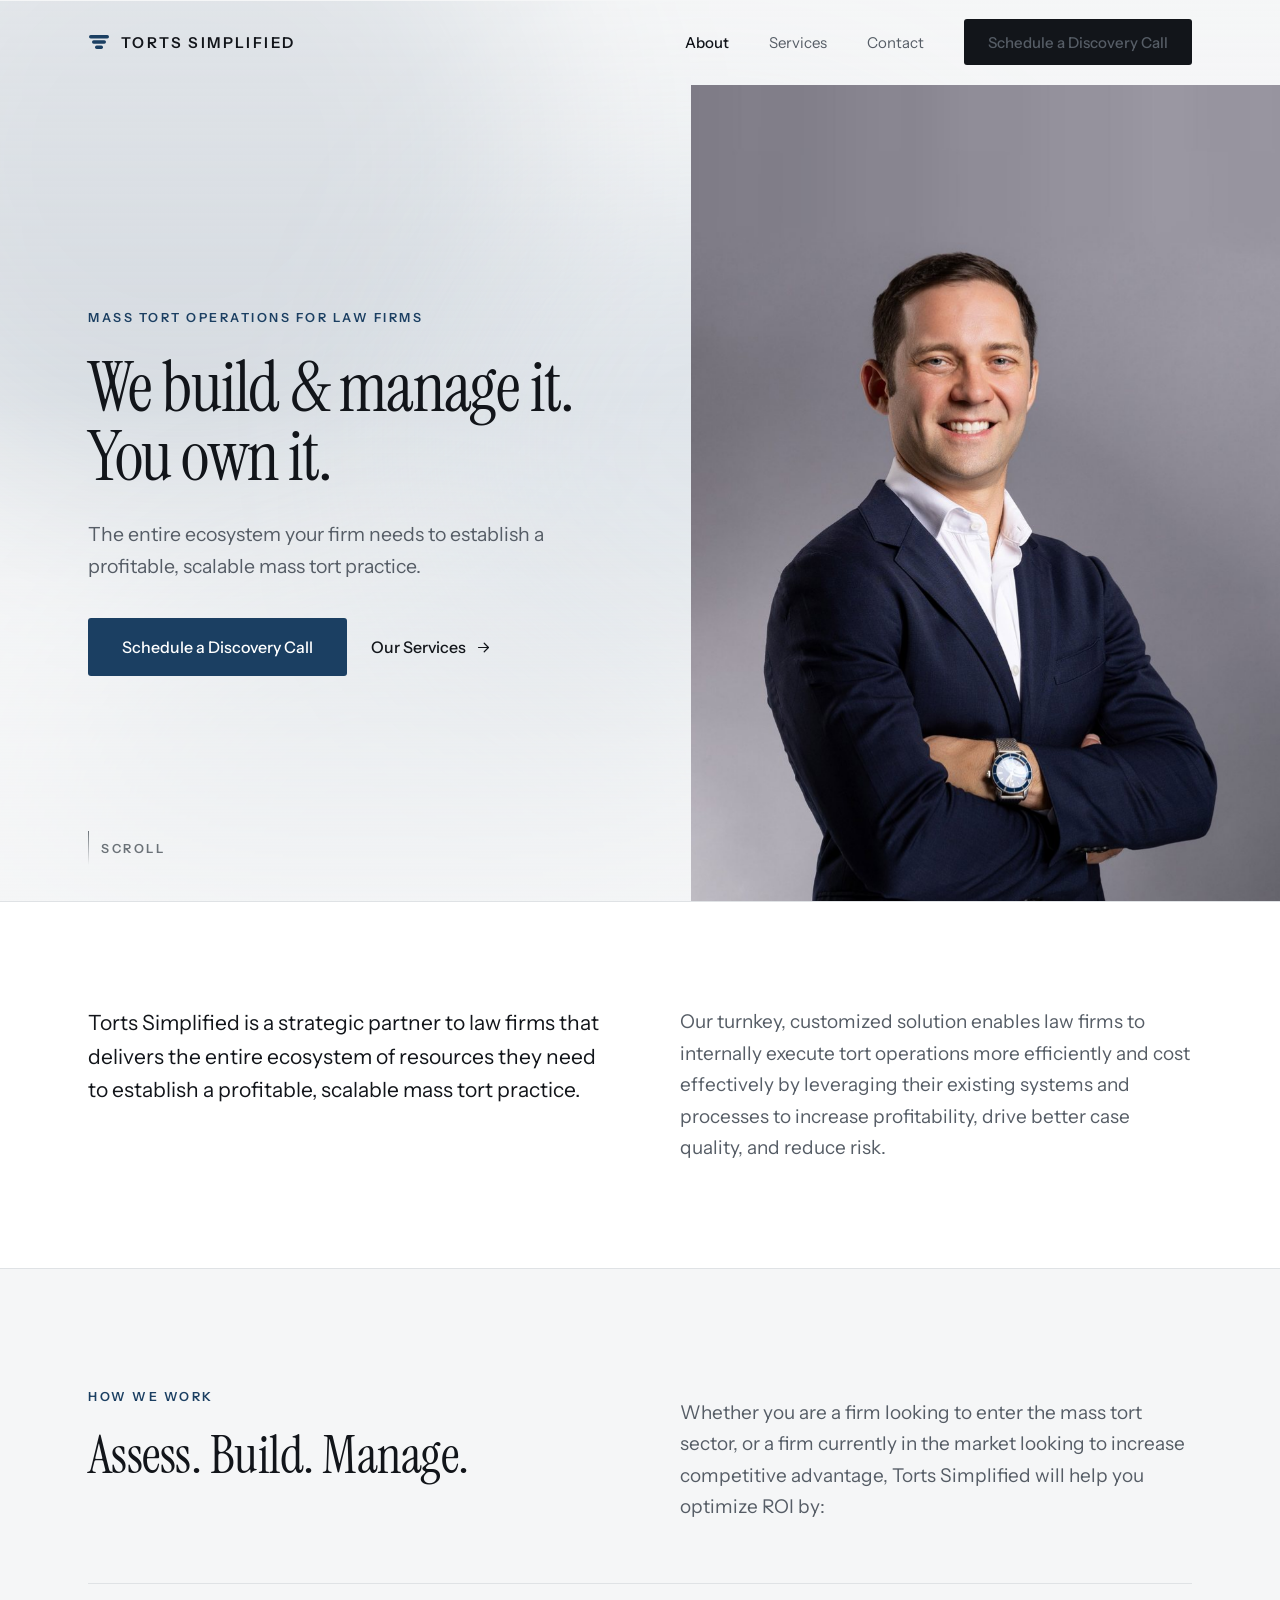
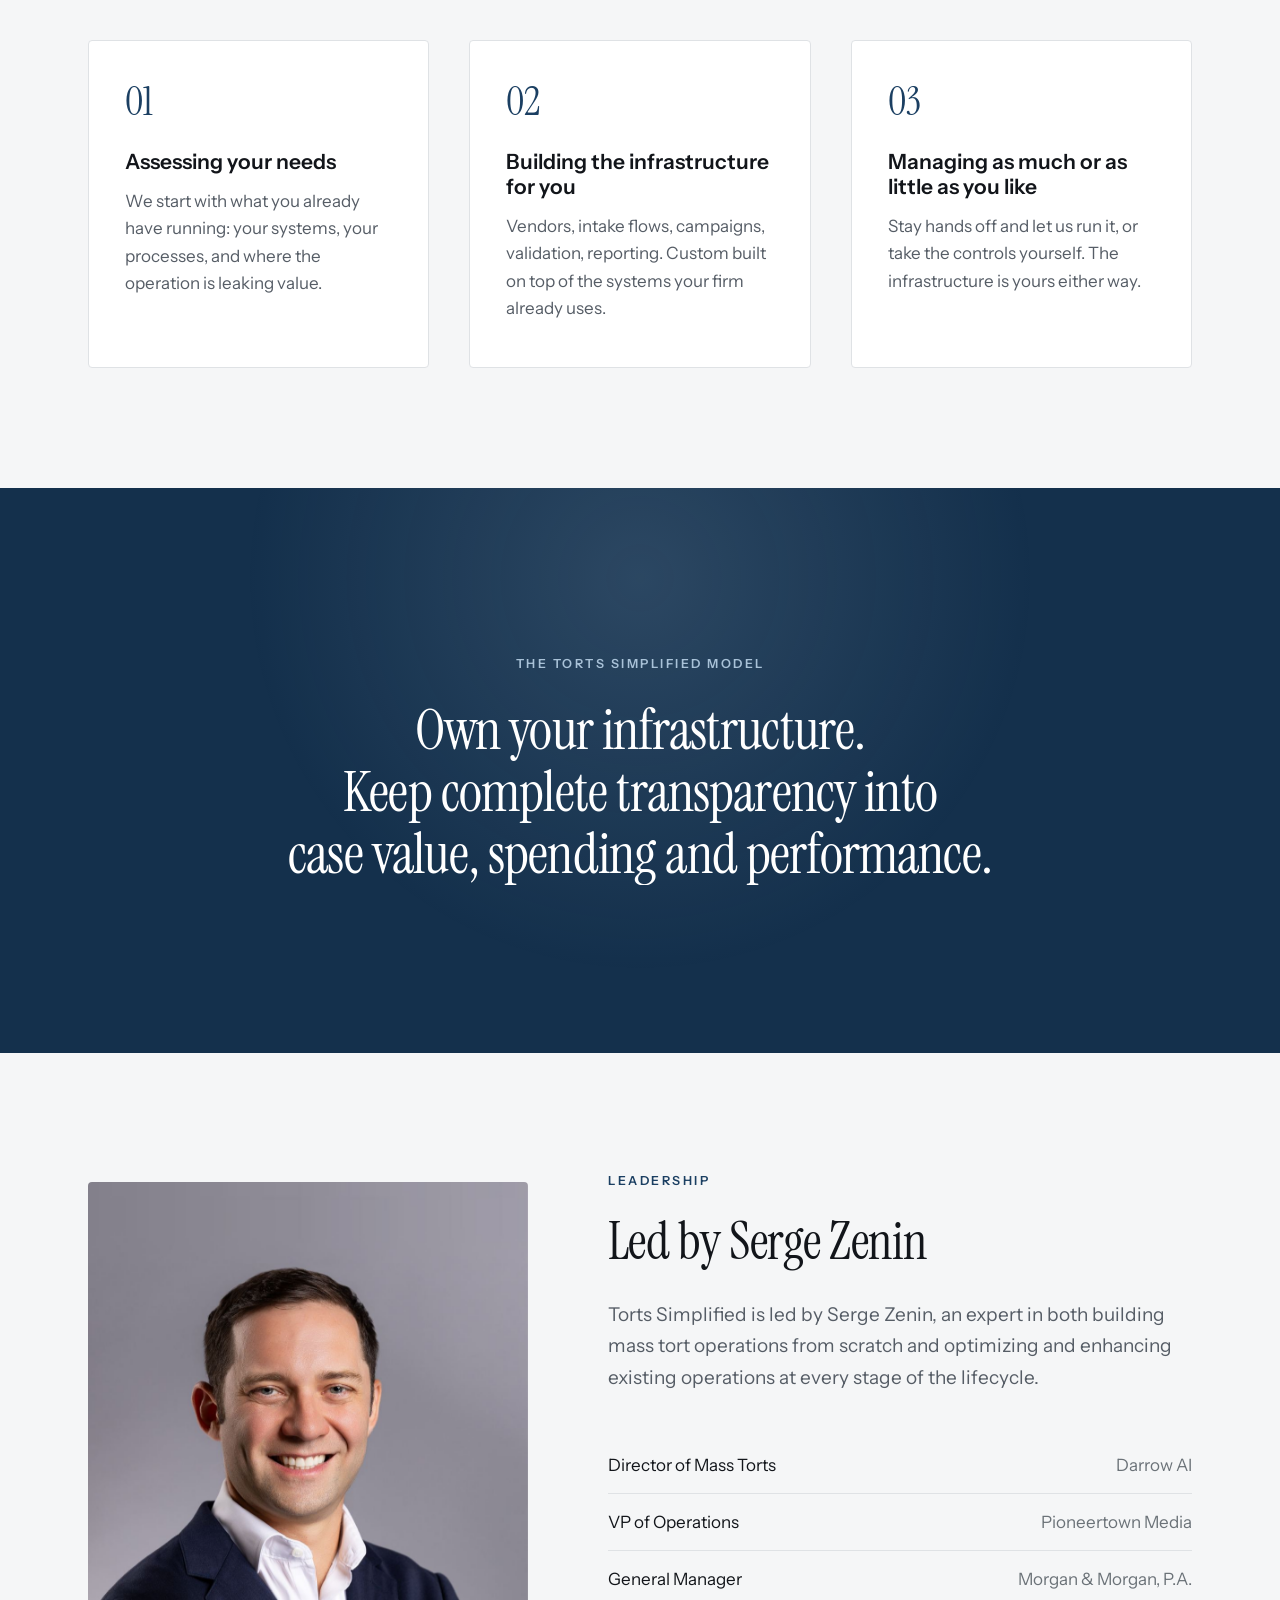
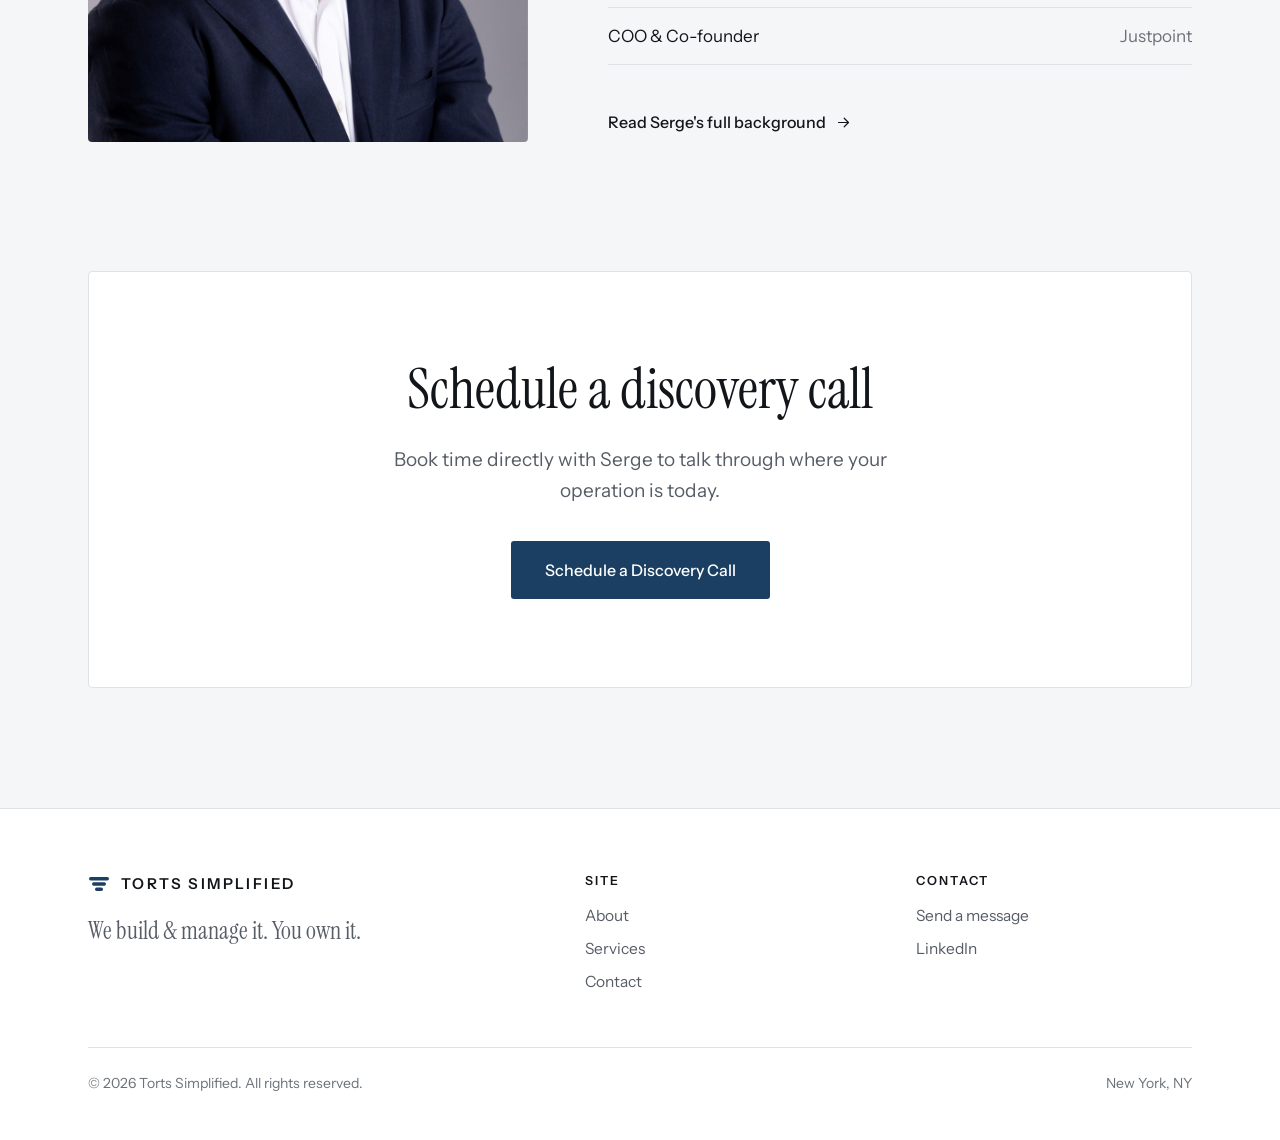
==== docs/index.html @ be911090 "Initial commit" ====
<!DOCTYPE html>

<html>

<head>

<meta charset="utf-8" />
<meta name="generator" content="pandoc" />
<meta http-equiv="X-UA-Compatible" content="IE=EDGE" />

<meta name="viewport" content="width=device-width, initial-scale=1" />



<title>Torts Simplified</title>

<script src="site_libs/header-attrs-2.30/header-attrs.js"></script>
<meta name="viewport" content="width=device-width, initial-scale=1">
<meta name="description" content="Torts Simplified is a strategic partner to law firms that delivers the entire ecosystem of resources they need to establish a profitable, scalable mass tort practice.">
<meta property="og:title" content="Torts Simplified">
<meta property="og:description" content="We build &amp; manage it. You own it.">
<meta property="og:type" content="website">
<link rel="icon" href="images/favicon.svg" type="image/svg+xml">
<link rel="preconnect" href="https://fonts.googleapis.com">
<link rel="preconnect" href="https://fonts.gstatic.com" crossorigin>
<link rel="stylesheet" href="https://fonts.googleapis.com/css2?family=Instrument+Serif:ital@0;1&family=Instrument+Sans:wght@400;500;600&display=swap">

<style type="text/css">
  code{white-space: pre-wrap;}
  span.smallcaps{font-variant: small-caps;}
  span.underline{text-decoration: underline;}
  div.column{display: inline-block; vertical-align: top; width: 50%;}
  div.hanging-indent{margin-left: 1.5em; text-indent: -1.5em;}
  ul.task-list{list-style: none;}
      .display.math{display: block; text-align: center; margin: 0.5rem auto;}
  </style>







<link rel="stylesheet" href="styles.css" type="text/css" />




</head>

<body>


<div id="bar"></div>

<header id="hdr">
  <div class="wrap pad">
    <nav>
      <a class="brand" href="index.html">
        <svg width="22" height="22" viewBox="0 0 22 22" fill="none" xmlns="http://www.w3.org/2000/svg" aria-hidden="true"><rect x="1" y="4" width="20" height="3.4" rx="1.7" fill="#1B3F62"></rect><rect x="4" y="9.3" width="14" height="3.4" rx="1.7" fill="#1B3F62"></rect><rect x="7" y="14.6" width="8" height="3.4" rx="1.7" fill="#1B3F62"></rect></svg>
        <span>Torts Simplified</span>
      </a>
      <div class="links">
        <a href="index.html" data-page="index.html">About</a>
        <a href="services.html" data-page="services.html">Services</a>
        <a href="contact.html" data-page="contact.html">Contact</a>
        <a class="btn" href="https://calendly.com/REPLACE-WITH-SERGE-CALENDLY">Schedule a Discovery Call</a>
      </div>
    </nav>
  </div>
</header>





<section class="hero" id="top">
  <div class="motion">
    <div class="blob b1"></div><div class="blob b2"></div><div class="blob b3"></div>
    <div class="veil"></div><div class="grain"></div>
  </div>
  <div class="wrap hero-in" id="heroin">
    <div class="hero-copy">
      <div class="eyebrow in">Mass tort operations for law firms</div>
      <h1 class="in">We build &amp; manage it.<br>You own it.</h1>
      <p class="sub in">The entire ecosystem your firm needs to establish a profitable, scalable mass tort practice.</p>
      <div class="hero-actions in">
        <a class="btn btn-lg" href="https://calendly.com/REPLACE-WITH-SERGE-CALENDLY">Schedule a Discovery Call</a>
        <a class="ghost" href="services.html">Our Services
          <svg width="17" height="17" viewBox="0 0 24 24" fill="none" stroke="#12151A" stroke-width="1.7" stroke-linecap="round" stroke-linejoin="round" xmlns="http://www.w3.org/2000/svg" aria-hidden="true"><line x1="5" y1="12" x2="19" y2="12"></line><polyline points="13 6 19 12 13 18"></polyline></svg>
        </a>
      </div>
    </div>
    <div class="portrait clip"><img id="heroimg" src="images/serge-hero.jpg" alt="Serge Zenin, Founder and CEO of Torts Simplified"></div>
  </div>
  <div class="scrollcue"><i></i> Scroll</div>
</section>

<section class="band-white">
  <div class="wrap pad two">
    <p class="lead r">Torts Simplified is a strategic partner to law firms that delivers the entire ecosystem of resources they need to establish a profitable, scalable mass tort practice.</p>
    <p class="body r s1">Our turnkey, customized solution enables law firms to internally execute tort operations more efficiently and cost effectively by leveraging their existing systems and processes to increase profitability, drive better case quality, and reduce risk.</p>
  </div>
</section>

<section class="sec">
  <div class="wrap pad">
    <div class="two head-rule">
      <div class="r">
        <div class="eyebrow" style="margin-bottom:24px">How we work</div>
        <h2 class="big">Assess. Build. Manage.</h2>
      </div>
      <p class="body r s1" style="padding-top:8px">Whether you are a firm looking to enter the mass tort sector, or a firm currently in the market looking to increase competitive advantage, Torts Simplified will help you optimize ROI by:</p>
    </div>
    <div class="cards">
      <div class="card r">
        <div class="num">01</div>
        <h3>Assessing your needs</h3>
        <p>We start with what you already have running: your systems, your processes, and where the operation is leaking value.</p>
      </div>
      <div class="card r s1">
        <div class="num">02</div>
        <h3>Building the infrastructure for you</h3>
        <p>Vendors, intake flows, campaigns, validation, reporting. Custom built on top of the systems your firm already uses.</p>
      </div>
      <div class="card r s2">
        <div class="num">03</div>
        <h3>Managing as much or as little as you like</h3>
        <p>Stay hands off and let us run it, or take the controls yourself. The infrastructure is yours either way.</p>
      </div>
    </div>
  </div>
</section>

<section class="deep">
  <div class="glow" id="glow"></div>
  <div class="wrap pad inner">
    <div class="eyebrow r">The Torts Simplified model</div>
    <h2 class="r s1">
      <span class="rline l1"><span>Own your infrastructure.</span></span>
      <span class="rline l2"><span>Keep complete transparency into</span></span>
      <span class="rline l3"><span>case value, spending and performance.</span></span>
    </h2>
  </div>
</section>

<section class="sec">
  <div class="wrap pad founder">
    <div class="fimg r"><img id="fimg" src="images/serge-portrait.jpg" alt="Serge Zenin"></div>
    <div>
      <div class="eyebrow r" style="margin-bottom:26px">Leadership</div>
      <h2 class="big r s1">Led by Serge Zenin</h2>
      <p class="body r s1" style="margin-top:30px">Torts Simplified is led by Serge Zenin, an expert in both building mass tort operations from scratch and optimizing and enhancing existing operations at every stage of the lifecycle.</p>
      <div class="roles">
        <div class="role r"><span>Director of Mass Torts</span><span>Darrow AI</span></div>
        <div class="role r s1"><span>VP of Operations</span><span>Pioneertown Media</span></div>
        <div class="role r s2"><span>General Manager</span><span>Morgan &amp; Morgan, P.A.</span></div>
        <div class="role r s3"><span>COO &amp; Co-founder</span><span>Justpoint</span></div>
      </div>
      <a class="ghost" href="contact.html" style="margin-top:28px">Read Serge's full background
        <svg width="17" height="17" viewBox="0 0 24 24" fill="none" stroke="#12151A" stroke-width="1.7" stroke-linecap="round" stroke-linejoin="round" xmlns="http://www.w3.org/2000/svg" aria-hidden="true"><line x1="5" y1="12" x2="19" y2="12"></line><polyline points="13 6 19 12 13 18"></polyline></svg>
      </a>
    </div>
  </div>
</section>

<section class="sec" style="padding-top:0">
  <div class="wrap pad">
    <div class="ctabox r">
      <h2>Schedule a discovery call</h2>
      <p class="body" style="max-width:520px">Book time directly with Serge to talk through where your operation is today.</p>
      <a class="btn btn-lg" style="margin-top:10px" href="https://calendly.com/REPLACE-WITH-SERGE-CALENDLY">Schedule a Discovery Call</a>
    </div>
  </div>
</section>

<footer>
  <div class="wrap pad">
    <div class="fcols">
      <div>
        <div class="brand">
          <svg width="22" height="22" viewBox="0 0 22 22" fill="none" xmlns="http://www.w3.org/2000/svg" aria-hidden="true"><rect x="1" y="4" width="20" height="3.4" rx="1.7" fill="#1B3F62"></rect><rect x="4" y="9.3" width="14" height="3.4" rx="1.7" fill="#1B3F62"></rect><rect x="7" y="14.6" width="8" height="3.4" rx="1.7" fill="#1B3F62"></rect></svg>
          <span>Torts Simplified</span>
        </div>
        <p class="tagline">We build &amp; manage it. You own it.</p>
      </div>
      <div class="fcol"><div class="t">Site</div><a href="index.html">About</a><a href="services.html">Services</a><a href="contact.html">Contact</a></div>
      <div class="fcol"><div class="t">Contact</div><a href="contact.html">Send a message</a><a href="https://www.linkedin.com/in/serge-zenin/" rel="noopener">LinkedIn</a></div>
    </div>
    <div class="fbot"><div>&copy; 2026 Torts Simplified. All rights reserved.</div><div>New York, NY</div></div>
  </div>
</footer>

<script src="js/site.js"></script>


<!-- code folding -->



</body>
</html>
---- docs/styles.css ----
/* Torts Simplified — site styles
   Design tokens live in :root. Change a colour once here and it changes everywhere. */

  :root{
    --paper:#F5F6F7; --card:#FFFFFF; --ink:#12151A; --muted:#565D66;
    --rule:#DFE2E5; --navy:#1B3F62; --deep:#14304C; --tint:#A9C2D8; --meta:#6B7278;
    --serif:'Instrument Serif',Georgia,serif;
    --sans:'Instrument Sans','Helvetica Neue',Arial,sans-serif;
  }
  *{box-sizing:border-box}
  body{margin:0;background:var(--paper);color:var(--ink);font-family:var(--sans);-webkit-font-smoothing:antialiased}
  p{margin:0} h1,h2,h3{margin:0;font-weight:400}
  a{color:var(--navy);text-decoration:none}
  a:hover{color:var(--ink)}
  img{max-width:100%}
  .wrap{max-width:1440px;margin:0 auto}
  .pad{padding-left:88px;padding-right:88px}
  .eyebrow{font-size:12.5px;font-weight:600;letter-spacing:.2em;text-transform:uppercase;color:var(--navy)}

  /* scroll progress */
  #bar{position:fixed;top:0;left:0;height:2px;width:0;background:var(--navy);z-index:60;transition:width .08s linear}

  /* nav */
  header{position:sticky;top:0;z-index:50;background:rgba(255,255,255,0);border-bottom:1px solid transparent;transition:background .35s ease,border-color .35s ease,backdrop-filter .35s ease}
  header.stuck{background:rgba(255,255,255,.86);backdrop-filter:blur(10px);border-bottom-color:var(--rule)}
  nav{height:84px;display:flex;align-items:center;justify-content:space-between}
  .brand{display:flex;align-items:center;gap:11px}
  .brand span{font-size:15px;font-weight:600;letter-spacing:.16em;text-transform:uppercase;color:var(--ink)}
  .links{display:flex;align-items:center;gap:40px}
  .links a{font-size:15px;color:var(--muted)}
  .links a.on{color:var(--ink);font-weight:500}
  .btn{display:inline-flex;align-items:center;justify-content:center;height:46px;padding:0 24px;background:var(--ink);color:#fff;font-size:14.5px;font-weight:500;border-radius:3px}
  .btn:hover{color:#fff;opacity:.9}
  .btn-lg{height:58px;padding:0 34px;background:var(--navy);font-size:16px}

  /* hero */
  .hero{position:relative;min-height:calc(100vh - 84px);overflow:hidden;margin-top:-84px;padding-top:84px}
  .motion{position:absolute;inset:0;overflow:hidden;pointer-events:none}
  .blob{position:absolute;border-radius:50%;filter:blur(96px);will-change:transform}
  .b1{width:720px;height:720px;left:-180px;top:-200px;background:rgba(27,63,98,.20);animation:d1 26s ease-in-out infinite}
  .b2{width:560px;height:560px;left:34%;top:18%;background:rgba(120,146,170,.24);animation:d2 32s ease-in-out infinite}
  .b3{width:640px;height:640px;left:6%;bottom:-300px;background:rgba(27,63,98,.14);animation:d3 29s ease-in-out infinite}
  @keyframes d1{0%,100%{transform:translate3d(0,0,0) scale(1)}50%{transform:translate3d(150px,80px,0) scale(1.12)}}
  @keyframes d2{0%,100%{transform:translate3d(0,0,0) scale(1.06)}50%{transform:translate3d(-130px,110px,0) scale(.94)}}
  @keyframes d3{0%,100%{transform:translate3d(0,0,0) scale(1)}50%{transform:translate3d(-160px,-100px,0) scale(1.15)}}
  .veil{position:absolute;inset:0;background:linear-gradient(180deg,rgba(245,246,247,.52) 0%,rgba(245,246,247,.28) 45%,rgba(245,246,247,.92) 100%)}
  .grain{position:absolute;inset:0;background-image:radial-gradient(#12151A .6px,transparent .6px);background-size:4px 4px;opacity:.05}
  .hero-in{position:relative;display:grid;grid-template-columns:minmax(0,1fr) 46%;min-height:calc(100vh - 84px);align-items:center;gap:0}
  .hero-copy{padding:0 64px 0 88px;display:flex;flex-direction:column;gap:28px}
  .hero h1{font-family:var(--serif);font-size:clamp(44px,5.4vw,78px);line-height:1.0;letter-spacing:-.02em;text-wrap:pretty}
  .hero p.sub{font-size:19.5px;line-height:1.62;color:var(--muted);max-width:540px}
  .hero-actions{display:flex;align-items:center;gap:24px;margin-top:8px}
  .ghost{display:inline-flex;align-items:center;gap:9px;height:58px;font-size:16px;font-weight:500;color:var(--ink)}
  .portrait{position:relative;height:100%;min-height:calc(100vh - 84px);overflow:hidden}
  .portrait img{position:absolute;left:0;top:-5%;width:100%;height:110%;object-fit:cover;object-position:50% 34%;will-change:transform}
  .scrollcue{position:absolute;left:88px;bottom:36px;display:flex;align-items:center;gap:12px;font-size:12.5px;font-weight:600;letter-spacing:.2em;text-transform:uppercase;color:var(--meta);z-index:2}
  .scrollcue i{display:block;width:1px;height:34px;background:linear-gradient(180deg,var(--meta),transparent);animation:cue 2.2s ease-in-out infinite}
  @keyframes cue{0%,100%{transform:scaleY(.35);transform-origin:top;opacity:.4}50%{transform:scaleY(1);transform-origin:top;opacity:1}}

  /* load-in */
  .in{opacity:0;transform:translate3d(0,26px,0)}
  .lit .in{opacity:1;transform:none;transition:opacity .9s cubic-bezier(.2,.7,.3,1),transform .9s cubic-bezier(.2,.7,.3,1)}
  .lit .in:nth-child(1){transition-delay:.06s}
  .lit .in:nth-child(2){transition-delay:.18s}
  .lit .in:nth-child(3){transition-delay:.30s}
  .lit .in:nth-child(4){transition-delay:.42s}
  .clip{clip-path:inset(0 0 100% 0);opacity:0}
  .lit .clip{clip-path:inset(0 0 0 0);opacity:1;transition:clip-path 1.25s cubic-bezier(.2,.7,.3,1) .25s,opacity .8s ease .25s}

  /* scroll reveal */
  .r{opacity:0;transform:translate3d(0,34px,0);transition:opacity .95s cubic-bezier(.2,.7,.3,1),transform .95s cubic-bezier(.2,.7,.3,1)}
  .r.show{opacity:1;transform:none}
  .r.s1{transition-delay:.10s} .r.s2{transition-delay:.20s} .r.s3{transition-delay:.30s}
  .rline{overflow:hidden;display:block}
  .rline > span{display:block;transform:translate3d(0,105%,0);transition:transform 1.05s cubic-bezier(.2,.7,.3,1)}
  .show .rline > span, .rline.show > span{transform:none}
  .rline.l1 > span{transition-delay:.06s} .rline.l2 > span{transition-delay:.16s} .rline.l3 > span{transition-delay:.26s}

  /* sections */
  section{position:relative}
  .band-white{background:var(--card);border-top:1px solid var(--rule);border-bottom:1px solid var(--rule);padding:104px 0}
  .two{display:grid;grid-template-columns:repeat(2,minmax(0,1fr));gap:80px;align-items:start}
  .lead{font-size:21px;line-height:1.6;color:var(--ink)}
  .body{font-size:19px;line-height:1.66;color:var(--muted)}
  .sec{padding:120px 0}
  .head-rule{padding-bottom:60px;border-bottom:1px solid var(--rule)}
  .big{font-family:var(--serif);font-size:52px;line-height:1.06;letter-spacing:-.01em}
  .cards{display:grid;grid-template-columns:repeat(3,minmax(0,1fr));gap:40px;margin-top:56px}
  .card{background:var(--card);border:1px solid var(--rule);border-radius:4px;padding:40px 36px 44px;transition:transform .5s cubic-bezier(.2,.7,.3,1),box-shadow .5s ease}
  .card:hover{transform:translateY(-6px);box-shadow:0 18px 40px -24px rgba(18,21,26,.28)}
  .num{font-family:var(--serif);font-size:40px;color:var(--navy);line-height:1}
  .card h3{font-size:21px;font-weight:600;margin-top:28px}
  .card p{font-size:17px;line-height:1.62;color:var(--muted);margin-top:14px}

  /* dark band with parallax */
  .deep{position:relative;background:var(--deep);overflow:hidden;padding:168px 0}
  .deep .glow{position:absolute;width:900px;height:900px;border-radius:50%;left:50%;top:50%;transform:translate(-50%,-50%);background:radial-gradient(circle,rgba(169,194,216,.16),transparent 62%);will-change:transform}
  .deep .inner{position:relative;display:flex;flex-direction:column;align-items:center;gap:28px;text-align:center}
  .deep .eyebrow{color:var(--tint)}
  .deep h2{font-family:var(--serif);font-size:clamp(38px,4.4vw,62px);line-height:1.1;letter-spacing:-.015em;color:#fff;max-width:1020px}

  /* founder */
  .founder{display:grid;grid-template-columns:440px minmax(0,1fr);gap:80px;align-items:center}
  .fimg{overflow:hidden;border-radius:4px;height:560px}
  .fimg img{width:100%;height:110%;margin-top:-5%;object-fit:cover;object-position:50% 30%;display:block;will-change:transform}
  .roles{display:flex;flex-direction:column;margin-top:36px;padding-top:8px}
  .role{display:flex;justify-content:space-between;gap:24px;padding:18px 0;border-bottom:1px solid var(--rule);font-size:17px}
  .role span:last-child{color:var(--meta)}


  /* cta + footer */
  .ctabox{background:var(--card);border:1px solid var(--rule);border-radius:4px;padding:88px 72px;display:flex;flex-direction:column;align-items:center;gap:24px;text-align:center}
  .ctabox h2{font-family:var(--serif);font-size:56px;line-height:1.06}
  footer{background:var(--card);border-top:1px solid var(--rule);padding:64px 0 48px}
  .fcols{display:grid;grid-template-columns:minmax(0,1.6fr) repeat(2,minmax(0,1fr));gap:56px;align-items:start}
  .fcol{display:flex;flex-direction:column;gap:14px}
  .fcol .t{font-size:12.5px;font-weight:600;letter-spacing:.16em;text-transform:uppercase;color:var(--ink);margin-bottom:4px}
  .fcol a{font-size:15.5px;color:var(--muted)}
  .fbot{display:flex;justify-content:space-between;align-items:center;margin-top:56px;padding-top:26px;border-top:1px solid var(--rule);font-size:14px;color:var(--meta)}
  .tagline{font-family:var(--serif);font-size:24px;line-height:1.3;color:var(--muted);margin-top:20px;max-width:340px}

  @media (max-width:1100px){
    .pad{padding-left:28px;padding-right:28px}
    .hero-in{grid-template-columns:1fr;min-height:auto}
    .hero-copy{padding:96px 28px 56px}
    .portrait{min-height:60vh;height:60vh}
    .two,.founder,.cards,.fcols{grid-template-columns:1fr;gap:40px}
    .fimg{height:420px}
    .scrollcue{display:none}
    .sec{padding:80px 0}
    .deep{padding:110px 0}
    .ctabox{padding:56px 28px}
  }
  @media (prefers-reduced-motion:reduce){
    .blob{animation:none}
    .r,.in,.clip,.rline>span{transition:none!important;opacity:1!important;transform:none!important;clip-path:none!important}
    .scrollcue i{animation:none}
  }

/* ---- R Markdown reset --------------------------------------------------
   html_document wraps page content in these. Strip them so the design
   controls the full width of the page. */
.main-container, .container-fluid { max-width: none !important; margin: 0 !important; padding: 0 !important; }
h1.title, .title, #header { display: none !important; }
body > .main-container > .section { margin: 0; }

/* ---- page-level pieces used by services.html and contact.html ---------- */
.pagetop{padding-top:150px}
.two.wide{grid-template-columns:minmax(0,1.25fr) minmax(0,1fr)}
@media (max-width:1100px){.two.wide{grid-template-columns:1fr}}
.promises{display:grid;grid-template-columns:repeat(2,minmax(0,1fr));gap:32px}
.cardhead{display:flex;align-items:baseline;gap:18px}
.num.sm{font-size:34px}
.cardhead h3{font-size:26px;font-weight:600;letter-spacing:-.005em;margin:0}
.promises .card p{margin-top:20px}

.group{display:grid;grid-template-columns:300px minmax(0,1fr);gap:64px;padding:56px 0;border-bottom:1px solid var(--rule)}
.group.last{border-bottom:0}
.grouptitle{font-size:12.5px;font-weight:600;letter-spacing:.2em;text-transform:uppercase;color:var(--ink);margin:0}
.items{display:flex;flex-direction:column;gap:30px}
.itemname{font-size:20px;font-weight:600;color:var(--ink)}
.item p{font-size:17px;line-height:1.65;color:var(--muted);margin-top:10px;max-width:820px}

.routes{display:flex;align-items:center;gap:24px;margin-top:40px;flex-wrap:wrap}
.routes.center{justify-content:center;margin-top:14px}
.ghost.light{color:#fff}
.ghost.light:hover{color:var(--tint)}
.edu{margin-top:48px;padding-top:36px;border-top:1px solid var(--rule);display:flex;flex-direction:column;gap:12px;font-size:17px;line-height:1.55;color:var(--muted)}
.edu .t{font-size:12.5px;font-weight:600;letter-spacing:.16em;text-transform:uppercase;color:var(--ink);margin-bottom:8px}

.bgrow{display:grid;grid-template-columns:360px minmax(0,1fr);gap:64px;padding:40px 0;border-bottom:1px solid var(--rule)}
.bgrow.last{border-bottom:0}
.bgtitle{font-size:20px;font-weight:600;line-height:1.35;color:var(--ink)}
.bgorg{font-size:16px;color:var(--meta);margin-top:6px}
.bgrow p{font-size:17px;line-height:1.65;color:var(--muted);max-width:780px}
.fimg.tall{height:620px}
.deep .inner h2{text-align:center}

@media (max-width:1100px){
  .pagetop{padding-top:110px}
  .promises,.group,.bgrow{grid-template-columns:1fr;gap:24px}
  .group{padding:36px 0}
  .bgrow{padding:28px 0}
  .fimg.tall{height:420px}
  .routes.center{flex-direction:column;align-items:stretch}
}
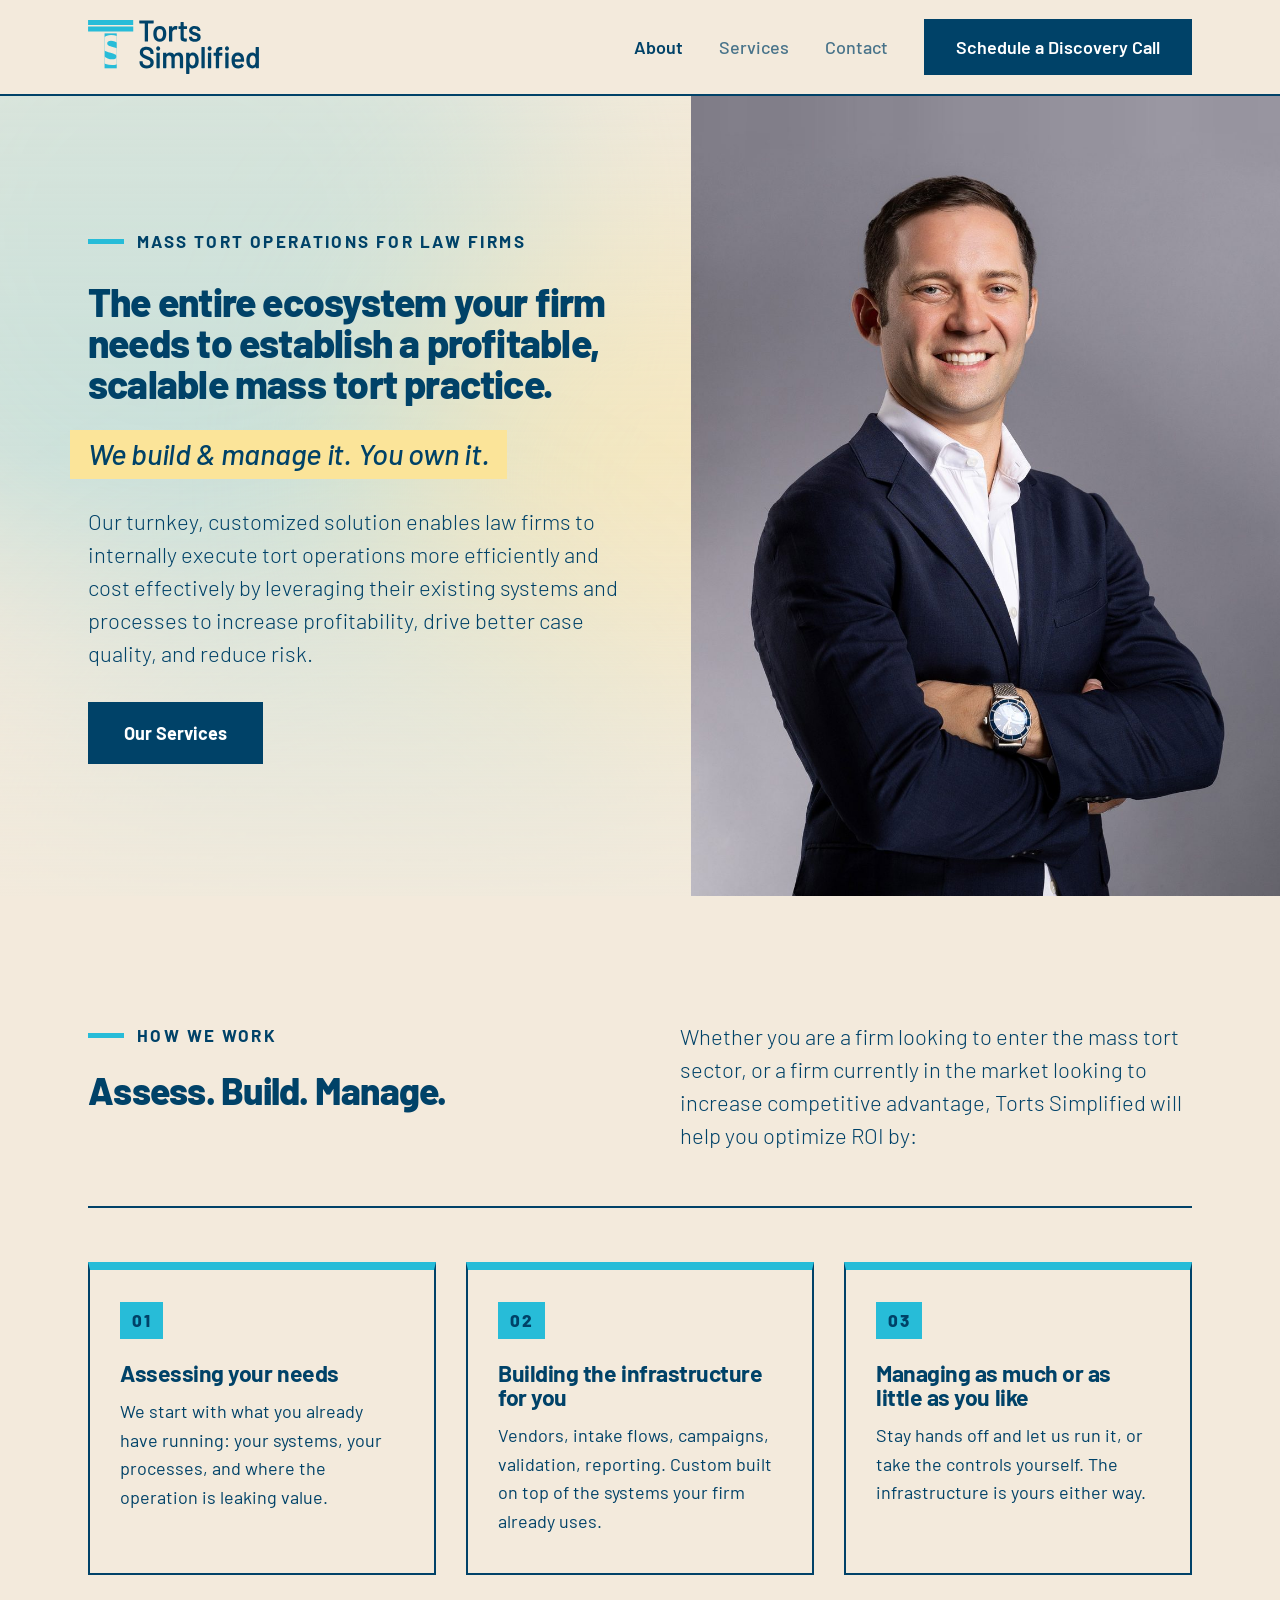
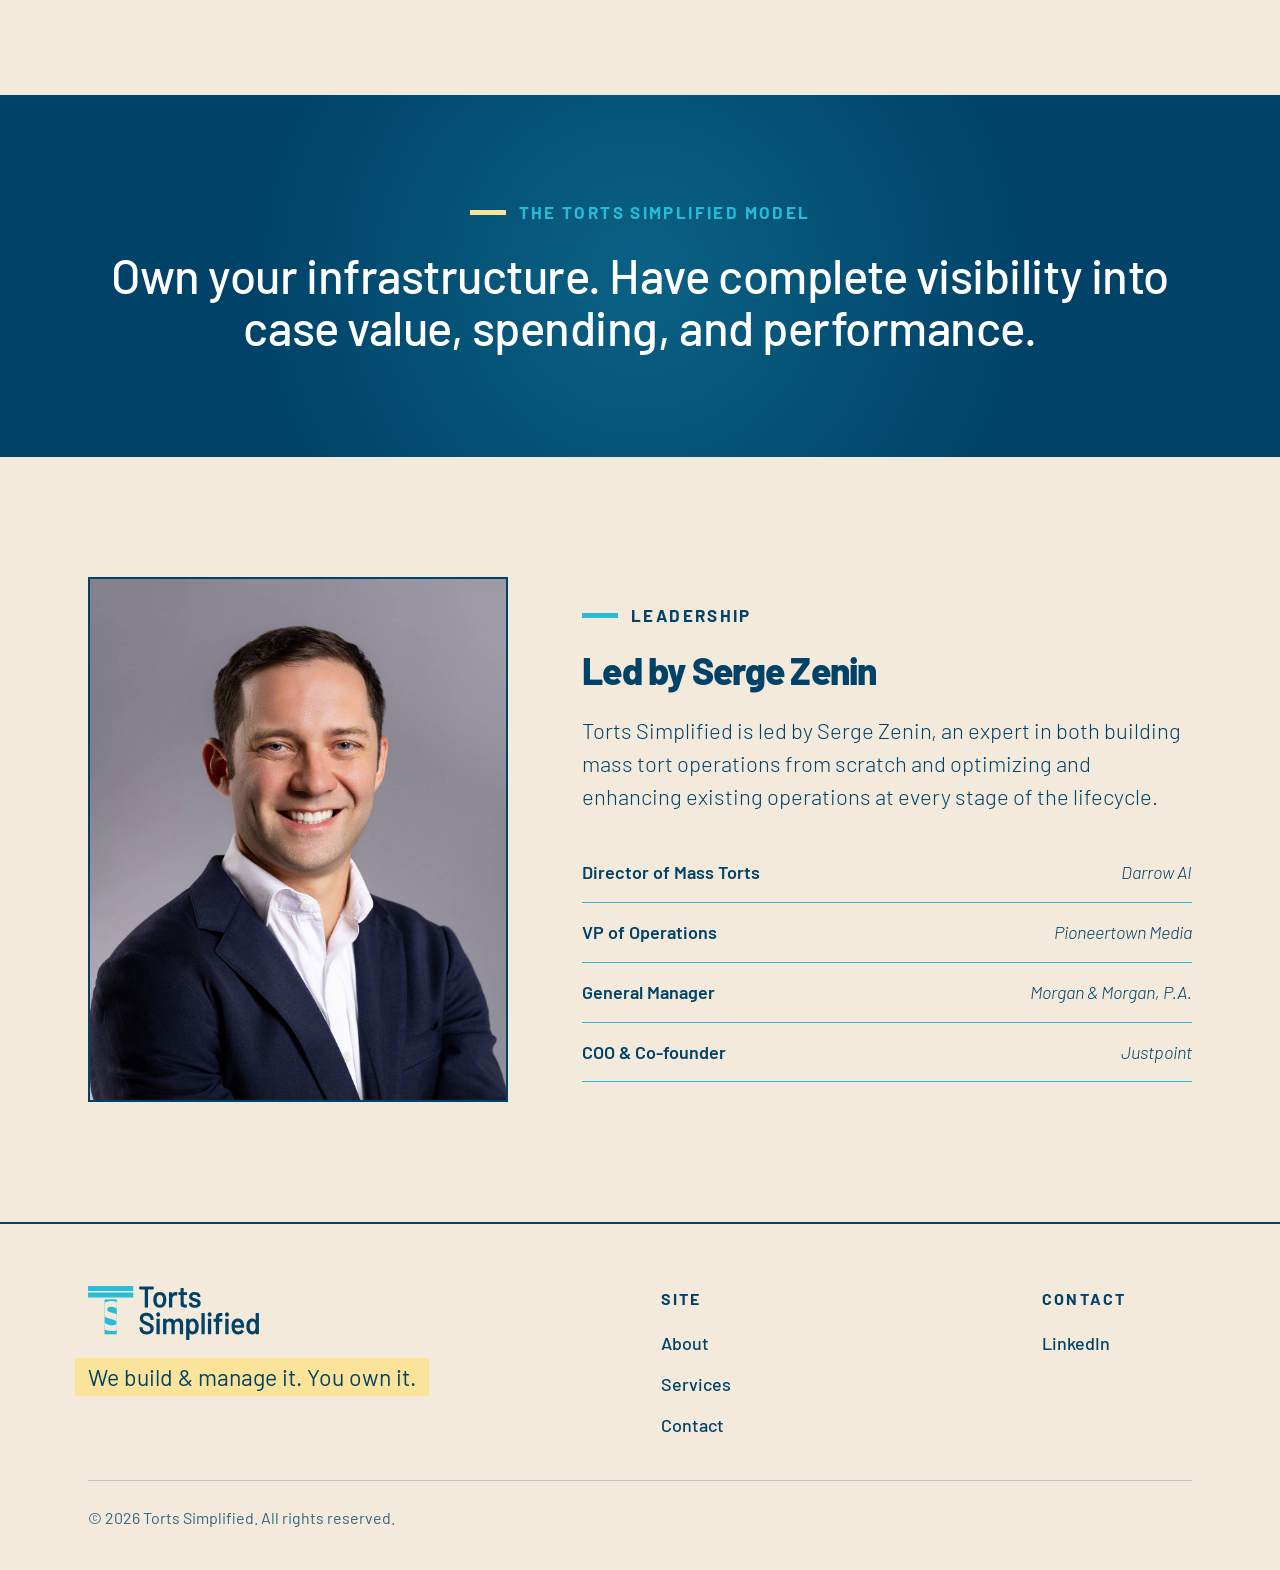
==== commit ecc68694: "updatewebsitesept28" ====
--- a/docs/index.html
+++ b/docs/index.html
@@ -16,14 +16,14 @@
 
 <script src="site_libs/header-attrs-2.30/header-attrs.js"></script>
 <meta name="viewport" content="width=device-width, initial-scale=1">
-<meta name="description" content="Torts Simplified is a strategic partner to law firms that delivers the entire ecosystem of resources they need to establish a profitable, scalable mass tort practice.">
+<meta name="description" content="Torts Simplified delivers the entire ecosystem your firm needs to establish a profitable, scalable mass tort practice. We build and manage it. You own it.">
 <meta property="og:title" content="Torts Simplified">
 <meta property="og:description" content="We build &amp; manage it. You own it.">
 <meta property="og:type" content="website">
-<link rel="icon" href="images/favicon.svg" type="image/svg+xml">
+<link rel="icon" href="images/logo.svg" type="image/svg+xml">
 <link rel="preconnect" href="https://fonts.googleapis.com">
 <link rel="preconnect" href="https://fonts.gstatic.com" crossorigin>
-<link rel="stylesheet" href="https://fonts.googleapis.com/css2?family=Instrument+Serif:ital@0;1&family=Instrument+Sans:wght@400;500;600&display=swap">
+<link rel="stylesheet" href="https://fonts.googleapis.com/css2?family=Barlow:ital,wght@0,300;0,400;0,500;0,600;0,700;0,800;0,900;1,300;1,400;1,500;1,900&display=swap">
 
 <style type="text/css">
   code{white-space: pre-wrap;}
@@ -51,20 +51,15 @@
 <body>
 
 
-<div id="bar"></div>
-
-<header id="hdr">
+<header>
   <div class="wrap pad">
     <nav>
-      <a class="brand" href="index.html">
-        <svg width="22" height="22" viewBox="0 0 22 22" fill="none" xmlns="http://www.w3.org/2000/svg" aria-hidden="true"><rect x="1" y="4" width="20" height="3.4" rx="1.7" fill="#1B3F62"></rect><rect x="4" y="9.3" width="14" height="3.4" rx="1.7" fill="#1B3F62"></rect><rect x="7" y="14.6" width="8" height="3.4" rx="1.7" fill="#1B3F62"></rect></svg>
-        <span>Torts Simplified</span>
-      </a>
+      <a href="index.html"><img src="images/logo.svg" alt="Torts Simplified" style="height:54px;display:block"></a>
       <div class="links">
         <a href="index.html" data-page="index.html">About</a>
         <a href="services.html" data-page="services.html">Services</a>
         <a href="contact.html" data-page="contact.html">Contact</a>
-        <a class="btn" href="https://calendly.com/REPLACE-WITH-SERGE-CALENDLY">Schedule a Discovery Call</a>
+        <a class="btn" href="https://calendly.com/serge-tortssimplified/30min">Schedule a Discovery Call</a>
       </div>
     </nav>
   </div>
@@ -74,57 +69,44 @@
 
 
 
-<section class="hero" id="top">
-  <div class="motion">
-    <div class="blob b1"></div><div class="blob b2"></div><div class="blob b3"></div>
-    <div class="veil"></div><div class="grain"></div>
-  </div>
-  <div class="wrap hero-in" id="heroin">
+<section class="hero">
+  <div class="motion"><div class="blob b1"></div><div class="blob b2"></div><div class="blob b3"></div><div class="veil"></div></div>
+  <div class="wrap hero-in">
     <div class="hero-copy">
-      <div class="eyebrow in">Mass tort operations for law firms</div>
-      <h1 class="in">We build &amp; manage it.<br>You own it.</h1>
-      <p class="sub in">The entire ecosystem your firm needs to establish a profitable, scalable mass tort practice.</p>
-      <div class="hero-actions in">
-        <a class="btn btn-lg" href="https://calendly.com/REPLACE-WITH-SERGE-CALENDLY">Schedule a Discovery Call</a>
-        <a class="ghost" href="services.html">Our Services
-          <svg width="17" height="17" viewBox="0 0 24 24" fill="none" stroke="#12151A" stroke-width="1.7" stroke-linecap="round" stroke-linejoin="round" xmlns="http://www.w3.org/2000/svg" aria-hidden="true"><line x1="5" y1="12" x2="19" y2="12"></line><polyline points="13 6 19 12 13 18"></polyline></svg>
-        </a>
+      <div class="eyebrow">Mass tort operations for law firms</div>
+      <h1>The entire ecosystem your firm needs to establish a profitable, scalable mass tort practice.</h1>
+      <div class="tagline">We build &amp; manage it. You own it.</div>
+      <p class="lead" style="max-width:56ch">Our turnkey, customized solution enables law firms to internally execute tort operations more efficiently and cost effectively by leveraging their existing systems and processes to increase profitability, drive better case quality, and reduce risk.</p>
+      <div class="actions">
+        <a class="btn btn-lg" href="services.html">Our Services</a>
       </div>
     </div>
-    <div class="portrait clip"><img id="heroimg" src="images/serge-hero.jpg" alt="Serge Zenin, Founder and CEO of Torts Simplified"></div>
-  </div>
-  <div class="scrollcue"><i></i> Scroll</div>
-</section>
-
-<section class="band-white">
-  <div class="wrap pad two">
-    <p class="lead r">Torts Simplified is a strategic partner to law firms that delivers the entire ecosystem of resources they need to establish a profitable, scalable mass tort practice.</p>
-    <p class="body r s1">Our turnkey, customized solution enables law firms to internally execute tort operations more efficiently and cost effectively by leveraging their existing systems and processes to increase profitability, drive better case quality, and reduce risk.</p>
+    <div class="portrait"><img src="images/hero.jpg" alt="Serge Zenin, Founder and CEO of Torts Simplified"></div>
   </div>
 </section>
 
 <section class="sec">
   <div class="wrap pad">
     <div class="two head-rule">
-      <div class="r">
-        <div class="eyebrow" style="margin-bottom:24px">How we work</div>
-        <h2 class="big">Assess. Build. Manage.</h2>
+      <div>
+        <div class="eyebrow">How we work</div>
+        <h2 style="margin-top:22px">Assess. Build. Manage.</h2>
       </div>
-      <p class="body r s1" style="padding-top:8px">Whether you are a firm looking to enter the mass tort sector, or a firm currently in the market looking to increase competitive advantage, Torts Simplified will help you optimize ROI by:</p>
+      <p class="lead" style="padding-top:4px">Whether you are a firm looking to enter the mass tort sector, or a firm currently in the market looking to increase competitive advantage, Torts Simplified will help you optimize ROI by:</p>
     </div>
     <div class="cards">
-      <div class="card r">
-        <div class="num">01</div>
+      <div class="card">
+        <div class="chip">01</div>
         <h3>Assessing your needs</h3>
         <p>We start with what you already have running: your systems, your processes, and where the operation is leaking value.</p>
       </div>
-      <div class="card r s1">
-        <div class="num">02</div>
+      <div class="card">
+        <div class="chip">02</div>
         <h3>Building the infrastructure for you</h3>
         <p>Vendors, intake flows, campaigns, validation, reporting. Custom built on top of the systems your firm already uses.</p>
       </div>
-      <div class="card r s2">
-        <div class="num">03</div>
+      <div class="card">
+        <div class="chip">03</div>
         <h3>Managing as much or as little as you like</h3>
         <p>Stay hands off and let us run it, or take the controls yourself. The infrastructure is yours either way.</p>
       </div>
@@ -133,43 +115,26 @@
 </section>
 
 <section class="deep">
-  <div class="glow" id="glow"></div>
+  <div class="glow"></div>
   <div class="wrap pad inner">
-    <div class="eyebrow r">The Torts Simplified model</div>
-    <h2 class="r s1">
-      <span class="rline l1"><span>Own your infrastructure.</span></span>
-      <span class="rline l2"><span>Keep complete transparency into</span></span>
-      <span class="rline l3"><span>case value, spending and performance.</span></span>
-    </h2>
+    <div class="eyebrow">The Torts Simplified model</div>
+    <h2>Own your infrastructure. Have complete visibility into case value, spending, and performance.</h2>
   </div>
 </section>
 
 <section class="sec">
   <div class="wrap pad founder">
-    <div class="fimg r"><img id="fimg" src="images/serge-portrait.jpg" alt="Serge Zenin"></div>
+    <div class="fimg"><img src="images/portrait.jpg" alt="Serge Zenin"></div>
     <div>
-      <div class="eyebrow r" style="margin-bottom:26px">Leadership</div>
-      <h2 class="big r s1">Led by Serge Zenin</h2>
-      <p class="body r s1" style="margin-top:30px">Torts Simplified is led by Serge Zenin, an expert in both building mass tort operations from scratch and optimizing and enhancing existing operations at every stage of the lifecycle.</p>
+      <div class="eyebrow">Leadership</div>
+      <h2 style="margin-top:22px">Led by Serge Zenin</h2>
+      <p class="lead" style="margin-top:24px">Torts Simplified is led by Serge Zenin, an expert in both building mass tort operations from scratch and optimizing and enhancing existing operations at every stage of the lifecycle.</p>
       <div class="roles">
-        <div class="role r"><span>Director of Mass Torts</span><span>Darrow AI</span></div>
-        <div class="role r s1"><span>VP of Operations</span><span>Pioneertown Media</span></div>
-        <div class="role r s2"><span>General Manager</span><span>Morgan &amp; Morgan, P.A.</span></div>
-        <div class="role r s3"><span>COO &amp; Co-founder</span><span>Justpoint</span></div>
+        <div class="role"><span>Director of Mass Torts</span><em>Darrow AI</em></div>
+        <div class="role"><span>VP of Operations</span><em>Pioneertown Media</em></div>
+        <div class="role"><span>General Manager</span><em>Morgan &amp; Morgan, P.A.</em></div>
+        <div class="role"><span>COO &amp; Co-founder</span><em>Justpoint</em></div>
       </div>
-      <a class="ghost" href="contact.html" style="margin-top:28px">Read Serge's full background
-        <svg width="17" height="17" viewBox="0 0 24 24" fill="none" stroke="#12151A" stroke-width="1.7" stroke-linecap="round" stroke-linejoin="round" xmlns="http://www.w3.org/2000/svg" aria-hidden="true"><line x1="5" y1="12" x2="19" y2="12"></line><polyline points="13 6 19 12 13 18"></polyline></svg>
-      </a>
-    </div>
-  </div>
-</section>
-
-<section class="sec" style="padding-top:0">
-  <div class="wrap pad">
-    <div class="ctabox r">
-      <h2>Schedule a discovery call</h2>
-      <p class="body" style="max-width:520px">Book time directly with Serge to talk through where your operation is today.</p>
-      <a class="btn btn-lg" style="margin-top:10px" href="https://calendly.com/REPLACE-WITH-SERGE-CALENDLY">Schedule a Discovery Call</a>
     </div>
   </div>
 </section>
@@ -177,17 +142,14 @@
 <footer>
   <div class="wrap pad">
     <div class="fcols">
-      <div>
-        <div class="brand">
-          <svg width="22" height="22" viewBox="0 0 22 22" fill="none" xmlns="http://www.w3.org/2000/svg" aria-hidden="true"><rect x="1" y="4" width="20" height="3.4" rx="1.7" fill="#1B3F62"></rect><rect x="4" y="9.3" width="14" height="3.4" rx="1.7" fill="#1B3F62"></rect><rect x="7" y="14.6" width="8" height="3.4" rx="1.7" fill="#1B3F62"></rect></svg>
-          <span>Torts Simplified</span>
-        </div>
-        <p class="tagline">We build &amp; manage it. You own it.</p>
+      <div class="brandblock">
+        <img src="images/logo.svg" alt="Torts Simplified" style="height:54px;display:block">
+        <p class="ftag"><span>We build &amp; manage it. You own it.</span></p>
       </div>
       <div class="fcol"><div class="t">Site</div><a href="index.html">About</a><a href="services.html">Services</a><a href="contact.html">Contact</a></div>
-      <div class="fcol"><div class="t">Contact</div><a href="contact.html">Send a message</a><a href="https://www.linkedin.com/in/serge-zenin/" rel="noopener">LinkedIn</a></div>
+      <div class="fcol"><div class="t">Contact</div><a href="https://www.linkedin.com/in/serge-zenin/" rel="noopener">LinkedIn</a></div>
     </div>
-    <div class="fbot"><div>&copy; 2026 Torts Simplified. All rights reserved.</div><div>New York, NY</div></div>
+    <div class="fbot"><div>&copy; 2026 Torts Simplified. All rights reserved.</div></div>
   </div>
 </footer>
 
--- a/docs/styles.css
+++ b/docs/styles.css
@@ -1,186 +1,203 @@
-/* Torts Simplified — site styles
-   Design tokens live in :root. Change a colour once here and it changes everywhere. */
 
   :root{
-    --paper:#F5F6F7; --card:#FFFFFF; --ink:#12151A; --muted:#565D66;
-    --rule:#DFE2E5; --navy:#1B3F62; --deep:#14304C; --tint:#A9C2D8; --meta:#6B7278;
-    --serif:'Instrument Serif',Georgia,serif;
-    --sans:'Instrument Sans','Helvetica Neue',Arial,sans-serif;
+    --cream:#F3EADC; --navy:#004268; --cyan:#27BCD8; --yellow:#FBE499;
+    --f:'Barlow','Helvetica Neue',Arial,sans-serif;
   }
   *{box-sizing:border-box}
-  body{margin:0;background:var(--paper);color:var(--ink);font-family:var(--sans);-webkit-font-smoothing:antialiased}
-  p{margin:0} h1,h2,h3{margin:0;font-weight:400}
+  body{margin:0;background:var(--cream);color:var(--navy);font-family:var(--f);font-size:19px;line-height:1.6;-webkit-font-smoothing:antialiased}
+  p{margin:0} h1,h2,h3{margin:0;font-weight:800;letter-spacing:-.02em;line-height:1.05}
   a{color:var(--navy);text-decoration:none}
-  a:hover{color:var(--ink)}
   img{max-width:100%}
   .wrap{max-width:1440px;margin:0 auto}
   .pad{padding-left:88px;padding-right:88px}
-  .eyebrow{font-size:12.5px;font-weight:600;letter-spacing:.2em;text-transform:uppercase;color:var(--navy)}
-
-  /* scroll progress */
-  #bar{position:fixed;top:0;left:0;height:2px;width:0;background:var(--navy);z-index:60;transition:width .08s linear}
-
-  /* nav */
-  header{position:sticky;top:0;z-index:50;background:rgba(255,255,255,0);border-bottom:1px solid transparent;transition:background .35s ease,border-color .35s ease,backdrop-filter .35s ease}
-  header.stuck{background:rgba(255,255,255,.86);backdrop-filter:blur(10px);border-bottom-color:var(--rule)}
-  nav{height:84px;display:flex;align-items:center;justify-content:space-between}
-  .brand{display:flex;align-items:center;gap:11px}
-  .brand span{font-size:15px;font-weight:600;letter-spacing:.16em;text-transform:uppercase;color:var(--ink)}
-  .links{display:flex;align-items:center;gap:40px}
-  .links a{font-size:15px;color:var(--muted)}
-  .links a.on{color:var(--ink);font-weight:500}
-  .btn{display:inline-flex;align-items:center;justify-content:center;height:46px;padding:0 24px;background:var(--ink);color:#fff;font-size:14.5px;font-weight:500;border-radius:3px}
-  .btn:hover{color:#fff;opacity:.9}
-  .btn-lg{height:58px;padding:0 34px;background:var(--navy);font-size:16px}
+
+  /* the Barlow range doing different jobs */
+  .eyebrow{display:inline-flex;align-items:center;gap:13px;font-size:17px;font-weight:700;letter-spacing:.14em;text-transform:uppercase}
+  .eyebrow::before{content:"";width:36px;height:5px;background:var(--cyan);flex:none}
+  .lead{font-size:22px;font-weight:300;line-height:1.5}
+  .tagline{display:inline-block;font-size:clamp(24px,2.3vw,35px);font-weight:500;font-style:italic;letter-spacing:-.01em;line-height:1.12;background:var(--yellow);padding:8px 18px;margin-left:-18px}
+
+  .btn{display:inline-flex;align-items:center;justify-content:center;height:56px;padding:0 30px;background:var(--navy);color:#FFFFFF;font-size:17px;font-weight:700;border:2px solid var(--navy)}
+  .btn:hover{background:var(--cyan);border-color:var(--cyan);color:var(--navy)}
+  .btn-lg{height:62px;padding:0 34px;font-size:18px}
+  .btn-out{background:transparent;color:var(--navy)}
+  .btn-out:hover{background:var(--navy);color:#FFFFFF}
+
+  header{position:sticky;top:0;z-index:50;background:var(--cream);border-bottom:2px solid var(--navy)}
+  nav{height:94px;display:flex;align-items:center;justify-content:space-between;gap:20px}
+  .links{display:flex;align-items:center;gap:36px}
+  .links a{font-size:18px;font-weight:600}
+  .links a.dim{font-weight:500;opacity:.7}
+  .links a.btn{color:#FFFFFF;opacity:1}
 
   /* hero */
-  .hero{position:relative;min-height:calc(100vh - 84px);overflow:hidden;margin-top:-84px;padding-top:84px}
+  .hero{position:relative;overflow:hidden}
   .motion{position:absolute;inset:0;overflow:hidden;pointer-events:none}
-  .blob{position:absolute;border-radius:50%;filter:blur(96px);will-change:transform}
-  .b1{width:720px;height:720px;left:-180px;top:-200px;background:rgba(27,63,98,.20);animation:d1 26s ease-in-out infinite}
-  .b2{width:560px;height:560px;left:34%;top:18%;background:rgba(120,146,170,.24);animation:d2 32s ease-in-out infinite}
-  .b3{width:640px;height:640px;left:6%;bottom:-300px;background:rgba(27,63,98,.14);animation:d3 29s ease-in-out infinite}
+  .blob{position:absolute;border-radius:50%;filter:blur(105px);will-change:transform}
+  .b1{width:780px;height:780px;left:-210px;top:-250px;background:rgba(39,188,216,.30);animation:d1 26s ease-in-out infinite}
+  .b2{width:580px;height:580px;left:30%;top:12%;background:rgba(251,228,153,.60);animation:d2 32s ease-in-out infinite}
+  .b3{width:660px;height:660px;left:2%;bottom:-330px;background:rgba(39,188,216,.20);animation:d3 29s ease-in-out infinite}
   @keyframes d1{0%,100%{transform:translate3d(0,0,0) scale(1)}50%{transform:translate3d(150px,80px,0) scale(1.12)}}
   @keyframes d2{0%,100%{transform:translate3d(0,0,0) scale(1.06)}50%{transform:translate3d(-130px,110px,0) scale(.94)}}
   @keyframes d3{0%,100%{transform:translate3d(0,0,0) scale(1)}50%{transform:translate3d(-160px,-100px,0) scale(1.15)}}
-  .veil{position:absolute;inset:0;background:linear-gradient(180deg,rgba(245,246,247,.52) 0%,rgba(245,246,247,.28) 45%,rgba(245,246,247,.92) 100%)}
-  .grain{position:absolute;inset:0;background-image:radial-gradient(#12151A .6px,transparent .6px);background-size:4px 4px;opacity:.05}
-  .hero-in{position:relative;display:grid;grid-template-columns:minmax(0,1fr) 46%;min-height:calc(100vh - 84px);align-items:center;gap:0}
-  .hero-copy{padding:0 64px 0 88px;display:flex;flex-direction:column;gap:28px}
-  .hero h1{font-family:var(--serif);font-size:clamp(44px,5.4vw,78px);line-height:1.0;letter-spacing:-.02em;text-wrap:pretty}
-  .hero p.sub{font-size:19.5px;line-height:1.62;color:var(--muted);max-width:540px}
-  .hero-actions{display:flex;align-items:center;gap:24px;margin-top:8px}
-  .ghost{display:inline-flex;align-items:center;gap:9px;height:58px;font-size:16px;font-weight:500;color:var(--ink)}
-  .portrait{position:relative;height:100%;min-height:calc(100vh - 84px);overflow:hidden}
-  .portrait img{position:absolute;left:0;top:-5%;width:100%;height:110%;object-fit:cover;object-position:50% 34%;will-change:transform}
-  .scrollcue{position:absolute;left:88px;bottom:36px;display:flex;align-items:center;gap:12px;font-size:12.5px;font-weight:600;letter-spacing:.2em;text-transform:uppercase;color:var(--meta);z-index:2}
-  .scrollcue i{display:block;width:1px;height:34px;background:linear-gradient(180deg,var(--meta),transparent);animation:cue 2.2s ease-in-out infinite}
-  @keyframes cue{0%,100%{transform:scaleY(.35);transform-origin:top;opacity:.4}50%{transform:scaleY(1);transform-origin:top;opacity:1}}
-
-  /* load-in */
-  .in{opacity:0;transform:translate3d(0,26px,0)}
-  .lit .in{opacity:1;transform:none;transition:opacity .9s cubic-bezier(.2,.7,.3,1),transform .9s cubic-bezier(.2,.7,.3,1)}
-  .lit .in:nth-child(1){transition-delay:.06s}
-  .lit .in:nth-child(2){transition-delay:.18s}
-  .lit .in:nth-child(3){transition-delay:.30s}
-  .lit .in:nth-child(4){transition-delay:.42s}
-  .clip{clip-path:inset(0 0 100% 0);opacity:0}
-  .lit .clip{clip-path:inset(0 0 0 0);opacity:1;transition:clip-path 1.25s cubic-bezier(.2,.7,.3,1) .25s,opacity .8s ease .25s}
-
-  /* scroll reveal */
-  .r{opacity:0;transform:translate3d(0,34px,0);transition:opacity .95s cubic-bezier(.2,.7,.3,1),transform .95s cubic-bezier(.2,.7,.3,1)}
-  .r.show{opacity:1;transform:none}
-  .r.s1{transition-delay:.10s} .r.s2{transition-delay:.20s} .r.s3{transition-delay:.30s}
-  .rline{overflow:hidden;display:block}
-  .rline > span{display:block;transform:translate3d(0,105%,0);transition:transform 1.05s cubic-bezier(.2,.7,.3,1)}
-  .show .rline > span, .rline.show > span{transform:none}
-  .rline.l1 > span{transition-delay:.06s} .rline.l2 > span{transition-delay:.16s} .rline.l3 > span{transition-delay:.26s}
-
-  /* sections */
-  section{position:relative}
-  .band-white{background:var(--card);border-top:1px solid var(--rule);border-bottom:1px solid var(--rule);padding:104px 0}
+  .veil{position:absolute;inset:0;background:linear-gradient(180deg,rgba(243,234,220,.55) 0%,rgba(243,234,220,.34) 45%,rgba(243,234,220,.92) 100%)}
+  .hero-in{position:relative;display:grid;grid-template-columns:minmax(0,1fr) 46%;align-items:center;min-height:800px}
+  .hero-copy{padding:70px 60px 70px 88px;display:flex;flex-direction:column;align-items:flex-start;gap:26px}
+  h1{font-size:clamp(30px,3.05vw,46px)}
+  .portrait{position:relative;align-self:stretch;min-height:800px;overflow:hidden}
+  .portrait img{position:absolute;inset:0;width:100%;height:100%;object-fit:cover;object-position:50% 0}
+  .actions{display:flex;align-items:center;gap:18px;flex-wrap:wrap;margin-top:6px}
+
+  .sec{padding:120px 0}
   .two{display:grid;grid-template-columns:repeat(2,minmax(0,1fr));gap:80px;align-items:start}
-  .lead{font-size:21px;line-height:1.6;color:var(--ink)}
-  .body{font-size:19px;line-height:1.66;color:var(--muted)}
-  .sec{padding:120px 0}
-  .head-rule{padding-bottom:60px;border-bottom:1px solid var(--rule)}
-  .big{font-family:var(--serif);font-size:52px;line-height:1.06;letter-spacing:-.01em}
-  .cards{display:grid;grid-template-columns:repeat(3,minmax(0,1fr));gap:40px;margin-top:56px}
-  .card{background:var(--card);border:1px solid var(--rule);border-radius:4px;padding:40px 36px 44px;transition:transform .5s cubic-bezier(.2,.7,.3,1),box-shadow .5s ease}
-  .card:hover{transform:translateY(-6px);box-shadow:0 18px 40px -24px rgba(18,21,26,.28)}
-  .num{font-family:var(--serif);font-size:40px;color:var(--navy);line-height:1}
-  .card h3{font-size:21px;font-weight:600;margin-top:28px}
-  .card p{font-size:17px;line-height:1.62;color:var(--muted);margin-top:14px}
-
-  /* dark band with parallax */
-  .deep{position:relative;background:var(--deep);overflow:hidden;padding:168px 0}
-  .deep .glow{position:absolute;width:900px;height:900px;border-radius:50%;left:50%;top:50%;transform:translate(-50%,-50%);background:radial-gradient(circle,rgba(169,194,216,.16),transparent 62%);will-change:transform}
-  .deep .inner{position:relative;display:flex;flex-direction:column;align-items:center;gap:28px;text-align:center}
-  .deep .eyebrow{color:var(--tint)}
-  .deep h2{font-family:var(--serif);font-size:clamp(38px,4.4vw,62px);line-height:1.1;letter-spacing:-.015em;color:#fff;max-width:1020px}
-
-  /* founder */
-  .founder{display:grid;grid-template-columns:440px minmax(0,1fr);gap:80px;align-items:center}
-  .fimg{overflow:hidden;border-radius:4px;height:560px}
-  .fimg img{width:100%;height:110%;margin-top:-5%;object-fit:cover;object-position:50% 30%;display:block;will-change:transform}
-  .roles{display:flex;flex-direction:column;margin-top:36px;padding-top:8px}
-  .role{display:flex;justify-content:space-between;gap:24px;padding:18px 0;border-bottom:1px solid var(--rule);font-size:17px}
-  .role span:last-child{color:var(--meta)}
-
-
-  /* cta + footer */
-  .ctabox{background:var(--card);border:1px solid var(--rule);border-radius:4px;padding:88px 72px;display:flex;flex-direction:column;align-items:center;gap:24px;text-align:center}
-  .ctabox h2{font-family:var(--serif);font-size:56px;line-height:1.06}
-  footer{background:var(--card);border-top:1px solid var(--rule);padding:64px 0 48px}
-  .fcols{display:grid;grid-template-columns:minmax(0,1.6fr) repeat(2,minmax(0,1fr));gap:56px;align-items:start}
-  .fcol{display:flex;flex-direction:column;gap:14px}
-  .fcol .t{font-size:12.5px;font-weight:600;letter-spacing:.16em;text-transform:uppercase;color:var(--ink);margin-bottom:4px}
-  .fcol a{font-size:15.5px;color:var(--muted)}
-  .fbot{display:flex;justify-content:space-between;align-items:center;margin-top:56px;padding-top:26px;border-top:1px solid var(--rule);font-size:14px;color:var(--meta)}
-  .tagline{font-family:var(--serif);font-size:24px;line-height:1.3;color:var(--muted);margin-top:20px;max-width:340px}
-
-  @media (max-width:1100px){
-    .pad{padding-left:28px;padding-right:28px}
-    .hero-in{grid-template-columns:1fr;min-height:auto}
-    .hero-copy{padding:96px 28px 56px}
-    .portrait{min-height:60vh;height:60vh}
-    .two,.founder,.cards,.fcols{grid-template-columns:1fr;gap:40px}
-    .fimg{height:420px}
-    .scrollcue{display:none}
-    .sec{padding:80px 0}
-    .deep{padding:110px 0}
+  .head-rule{padding-bottom:54px;border-bottom:2px solid var(--navy)}
+  h2{font-size:clamp(28px,2.9vw,46px)}
+  .cards{display:grid;grid-template-columns:repeat(3,minmax(0,1fr));gap:30px;margin-top:54px}
+  .card{border:2px solid var(--navy);border-top:8px solid var(--cyan);padding:32px 30px 38px;display:flex;flex-direction:column}
+  .chip{align-self:flex-start;background:var(--cyan);color:var(--navy);font-size:17px;font-weight:800;letter-spacing:.1em;padding:5px 12px}
+  .card h3{font-size:23px;font-weight:700;margin-top:22px}
+  .card p{font-size:18px;line-height:1.58;margin-top:12px}
+
+  .deep{background:var(--navy);padding:104px 0;position:relative;overflow:hidden}
+  .deep .glow{position:absolute;width:900px;height:900px;border-radius:50%;left:50%;top:50%;transform:translate(-50%,-50%);background:radial-gradient(circle,rgba(39,188,216,.26),transparent 62%)}
+  .deep .inner{position:relative;display:flex;flex-direction:column;align-items:center;gap:24px;text-align:center}
+  .deep .eyebrow{color:var(--cyan)}
+  .deep .eyebrow::before{background:var(--yellow)}
+  .deep h2{color:#FFFFFF;max-width:none;font-weight:500;font-size:clamp(32px,3.7vw,56px);line-height:1.08;letter-spacing:-.01em}
+
+  .founder{display:grid;grid-template-columns:420px minmax(0,1fr);gap:74px;align-items:center}
+  .fimg{overflow:hidden;aspect-ratio:4/5;border:2px solid var(--navy)}
+  .fimg img{width:100%;height:100%;object-fit:cover;object-position:50% 0;display:block}
+  .poc{color:var(--navy);border-left:4px solid var(--navy);padding:2px 0 2px 24px;margin-top:30px}
+.tag{display:inline-block;background:var(--yellow);color:var(--navy);font-size:14px;font-weight:800;letter-spacing:.15em;text-transform:uppercase;padding:6px 12px}
+.markline{font-weight:400;letter-spacing:-.005em;line-height:1.62;margin-left:-14px}
+.markline span{background:var(--yellow);padding:5px 14px;box-decoration-break:clone;-webkit-box-decoration-break:clone}
+.poc .p1{font-size:25px;font-weight:700;line-height:1.24;letter-spacing:-.015em;margin:15px 0 0}
+.poc .p1 em{font-style:italic;font-weight:900}
+.poc .p2{font-size:18px;font-weight:300;line-height:1.5;margin:12px 0 0}
+  .roles{display:flex;flex-direction:column;margin-top:30px}
+  .role{display:flex;justify-content:space-between;gap:20px;padding:15px 0;border-bottom:1px solid var(--cyan);font-size:18px;font-weight:600}
+  .role em{font-style:italic;font-weight:300}
+
+  .ctabox{background:var(--yellow);padding:86px 64px;display:flex;flex-direction:column;align-items:center;gap:20px;text-align:center}
+
+  footer{background:var(--cream);border-top:2px solid var(--navy);padding:62px 0 40px;color:var(--navy)}
+  footer a{color:var(--navy);font-size:18px;font-weight:500}
+  footer a:hover{text-decoration:underline;text-underline-offset:4px}
+  .fcols{display:flex;flex-wrap:wrap;gap:78px;align-items:flex-start;justify-content:space-between}
+.fcols > .brandblock{flex:0 0 auto;min-width:260px}
+.fcols > .fcol{min-width:150px}
+  .fcol{display:flex;flex-direction:column;gap:12px}
+  .fcol .t{font-size:16px;font-weight:700;letter-spacing:.14em;text-transform:uppercase;color:var(--navy);margin-bottom:6px}
+  .ftag{font-size:23px;font-weight:400;margin-top:20px;color:var(--navy);line-height:1.5;white-space:nowrap}
+  .ftag span{background:var(--yellow);padding:5px 13px;margin-left:-13px;box-decoration-break:clone;-webkit-box-decoration-break:clone}
+  .fbot{display:flex;justify-content:space-between;gap:20px;margin-top:40px;padding-top:24px;border-top:1px solid rgba(0,66,104,.28);font-size:16px;font-weight:400;opacity:.78}
+
+  .note{background:var(--navy);color:var(--yellow);padding:14px 88px;font-size:16px;font-weight:600}
+
+  /* ---- narrower windows: the photo stays BESIDE the text and gets small ---- */
+  @media (max-width:1180px){
+    .pad{padding-left:32px;padding-right:32px}
+    .note{padding:14px 32px}
+    .hero-in{grid-template-columns:minmax(0,1fr) 30%;align-items:center;min-height:0;gap:36px;padding:56px 32px}
+    .hero-copy{padding:0}
+    .portrait{align-self:center;min-height:0;aspect-ratio:4/5;border:2px solid var(--navy)}
+    .portrait img{object-position:50% 0}
+    .two,.cards,.founder,.fcols{grid-template-columns:1fr;gap:34px}
+    .founder{grid-template-columns:260px minmax(0,1fr);gap:36px;align-items:start}
+    .sec{padding:72px 0}
     .ctabox{padding:56px 28px}
   }
-  @media (prefers-reduced-motion:reduce){
-    .blob{animation:none}
-    .r,.in,.clip,.rline>span{transition:none!important;opacity:1!important;transform:none!important;clip-path:none!important}
-    .scrollcue i{animation:none}
-  }
-
-/* ---- R Markdown reset --------------------------------------------------
-   html_document wraps page content in these. Strip them so the design
-   controls the full width of the page. */
-.main-container, .container-fluid { max-width: none !important; margin: 0 !important; padding: 0 !important; }
-h1.title, .title, #header { display: none !important; }
-body > .main-container > .section { margin: 0; }
-
-/* ---- page-level pieces used by services.html and contact.html ---------- */
-.pagetop{padding-top:150px}
-.two.wide{grid-template-columns:minmax(0,1.25fr) minmax(0,1fr)}
-@media (max-width:1100px){.two.wide{grid-template-columns:1fr}}
-.promises{display:grid;grid-template-columns:repeat(2,minmax(0,1fr));gap:32px}
-.cardhead{display:flex;align-items:baseline;gap:18px}
-.num.sm{font-size:34px}
-.cardhead h3{font-size:26px;font-weight:600;letter-spacing:-.005em;margin:0}
-.promises .card p{margin-top:20px}
-
-.group{display:grid;grid-template-columns:300px minmax(0,1fr);gap:64px;padding:56px 0;border-bottom:1px solid var(--rule)}
-.group.last{border-bottom:0}
-.grouptitle{font-size:12.5px;font-weight:600;letter-spacing:.2em;text-transform:uppercase;color:var(--ink);margin:0}
-.items{display:flex;flex-direction:column;gap:30px}
-.itemname{font-size:20px;font-weight:600;color:var(--ink)}
-.item p{font-size:17px;line-height:1.65;color:var(--muted);margin-top:10px;max-width:820px}
-
-.routes{display:flex;align-items:center;gap:24px;margin-top:40px;flex-wrap:wrap}
-.routes.center{justify-content:center;margin-top:14px}
-.ghost.light{color:#fff}
-.ghost.light:hover{color:var(--tint)}
-.edu{margin-top:48px;padding-top:36px;border-top:1px solid var(--rule);display:flex;flex-direction:column;gap:12px;font-size:17px;line-height:1.55;color:var(--muted)}
-.edu .t{font-size:12.5px;font-weight:600;letter-spacing:.16em;text-transform:uppercase;color:var(--ink);margin-bottom:8px}
-
-.bgrow{display:grid;grid-template-columns:360px minmax(0,1fr);gap:64px;padding:40px 0;border-bottom:1px solid var(--rule)}
-.bgrow.last{border-bottom:0}
-.bgtitle{font-size:20px;font-weight:600;line-height:1.35;color:var(--ink)}
-.bgorg{font-size:16px;color:var(--meta);margin-top:6px}
-.bgrow p{font-size:17px;line-height:1.65;color:var(--muted);max-width:780px}
-.fimg.tall{height:620px}
-.deep .inner h2{text-align:center}
-
-@media (max-width:1100px){
-  .pagetop{padding-top:110px}
-  .promises,.group,.bgrow{grid-template-columns:1fr;gap:24px}
-  .group{padding:36px 0}
-  .bgrow{padding:28px 0}
-  .fimg.tall{height:420px}
-  .routes.center{flex-direction:column;align-items:stretch}
+  @media (max-width:760px){
+    .links a:not(.btn){display:none}
+    nav{height:80px}
+    .hero-in{grid-template-columns:minmax(0,1fr) 34%;gap:24px;padding:40px 24px}
+    .pad{padding-left:24px;padding-right:24px}
+    .note{padding:12px 24px;font-size:14px}
+    .founder{grid-template-columns:1fr;gap:26px}
+    .fimg{max-width:260px}
+    .tagline{margin-left:0}
+  }
+
+/* ---------- inner pages ---------- */
+.pagetop{padding-top:96px;padding-bottom:0}
+.pagehead{display:grid;grid-template-columns:minmax(0,1.15fr) minmax(0,1fr);gap:70px;align-items:end}
+.promises{display:grid;grid-template-columns:repeat(2,minmax(0,1fr));gap:28px;margin-top:56px}
+.promise{border:2px solid var(--navy);border-top:8px solid var(--cyan);padding:32px 30px 36px}
+.promise .row{display:flex;align-items:center;gap:16px}
+.promise h3{font-size:24px;font-weight:700;margin:0}
+.promise p{font-size:18px;line-height:1.58;margin-top:16px}
+.group{display:grid;grid-template-columns:280px minmax(0,1fr);gap:56px;padding:48px 0;border-bottom:2px solid var(--navy)}
+.group:last-of-type{border-bottom:0}
+.gtitle{font-size:22px;font-weight:800;letter-spacing:.045em;text-transform:uppercase;margin:0;line-height:1.24}
+.gtitle::before{content:"";display:block;width:46px;height:5px;background:var(--cyan);margin-bottom:18px}
+.items{display:flex;flex-direction:column;gap:26px}
+.iname{font-size:21px;font-weight:700}
+.item p{font-size:18px;line-height:1.58;margin-top:8px;max-width:78ch}
+.edu{margin-top:40px;padding-top:32px;border-top:2px solid var(--navy);display:flex;flex-direction:column;gap:10px;font-size:18px;line-height:1.5}
+.edu .t{font-size:16px;font-weight:800;letter-spacing:.12em;text-transform:uppercase;margin-bottom:8px}
+.bgrow{display:grid;grid-template-columns:330px minmax(0,1fr);gap:56px;padding:19px 0;border-bottom:1px solid var(--cyan)}
+.bgrow:last-of-type{border-bottom:0}
+.bgtitle{font-size:20px;font-weight:700;line-height:1.3}
+.bgorg{font-size:17px;font-weight:300;font-style:italic;margin-top:4px}
+.bgrow p{font-size:18px;line-height:1.58}
+.routes{display:flex;align-items:center;gap:18px;flex-wrap:wrap;margin-top:30px}
+.routes.center{justify-content:center;margin-top:12px}
+.btn-yel{background:var(--yellow);border-color:var(--yellow);color:var(--navy)}
+.btn-yel:hover{background:var(--cyan);border-color:var(--cyan);color:var(--navy)}
+.btn-line{background:transparent;border-color:var(--cyan);color:var(--cyan)}
+.btn-line:hover{background:var(--cyan);color:var(--navy)}
+.contacthero{display:grid;grid-template-columns:400px minmax(0,1fr);gap:64px;align-items:start}
+@media (max-width:1180px){
+  .pagehead,.promises,.group,.bgrow,.contacthero{grid-template-columns:1fr;gap:28px}
+  .bgrow{gap:9px;padding:15px 0}
+  .pagetop{padding-top:56px}
+  .contacthero{grid-template-columns:240px minmax(0,1fr);gap:32px}
 }
+@media (max-width:760px){ .contacthero{grid-template-columns:1fr} .fimg{max-width:260px} .ftag{white-space:normal} .fcols{gap:40px} }
+
+/* linkedin icon button */
+.social{display:inline-flex;align-items:center;justify-content:center;width:54px;height:54px;border:2px solid var(--cyan);margin-top:30px;transition:background .18s ease}
+.social svg{width:25px;height:25px;fill:var(--cyan);display:block;transition:fill .18s ease}
+.social:hover{background:var(--cyan)}
+.social:hover svg{fill:var(--navy)}
+
+.deep.tight{padding:62px 0}
+.deep.tight .inner{gap:22px}
+
+/* ---------- services: same cream treatment as home ---------- */
+.wash{position:absolute;inset:0;overflow:hidden;pointer-events:none;z-index:0}
+.wash .blob{filter:blur(110px)}
+.wash .w1{width:720px;height:720px;left:-180px;top:-260px;background:rgba(39,188,216,.26);animation:d1 26s ease-in-out infinite}
+.wash .w2{width:560px;height:560px;left:46%;top:-120px;background:rgba(251,228,153,.52);animation:d2 32s ease-in-out infinite}
+.wash .w3{width:600px;height:600px;right:-160px;top:120px;background:rgba(39,188,216,.16);animation:d3 29s ease-in-out infinite}
+.wash .veil{background:linear-gradient(180deg,rgba(243,234,220,.50) 0%,rgba(243,234,220,.72) 55%,rgba(243,234,220,1) 100%)}
+.washed{position:relative}
+.washed > .wrap{position:relative;z-index:1}
+
+.modular{position:relative;padding:104px 0}
+
+.modular .group{grid-template-columns:230px minmax(0,1fr);gap:54px;padding:48px 0;border-bottom:2px solid var(--navy)}
+.modular .group:last-of-type{border-bottom:0;padding-bottom:0}
+.modular .items{display:grid;grid-template-columns:repeat(2,minmax(0,1fr));gap:32px 44px}
+.modular .item{border-top:4px solid var(--cyan);padding-top:16px}
+.modular .iname{font-size:20px}
+.modular .item p{font-size:17px;line-height:1.55;max-width:none}
+@media (max-width:1180px){
+  .modular .group{grid-template-columns:1fr;gap:20px;padding:34px 0}
+  .modular .items{grid-template-columns:1fr;gap:24px}
+  }
+
+/* yellow as the emphasis colour: highlight a phrase, or flag the one thing to read */
+.hl{background:var(--yellow);padding:2px 10px;margin-left:-4px;box-decoration-break:clone;-webkit-box-decoration-break:clone}
+.eyebrow.gold::before{background:var(--yellow)}
+
+/* ---- motion: desktop drifts, phones hold still ----
+   These sit last and use !important so they beat the
+   two-class rules (.wash .w1 etc.) that set the animations. */
+@media (max-width:760px){
+  .blob{animation:none !important}
+}
+@media (prefers-reduced-motion:reduce){
+  .blob{animation:none !important}
+}
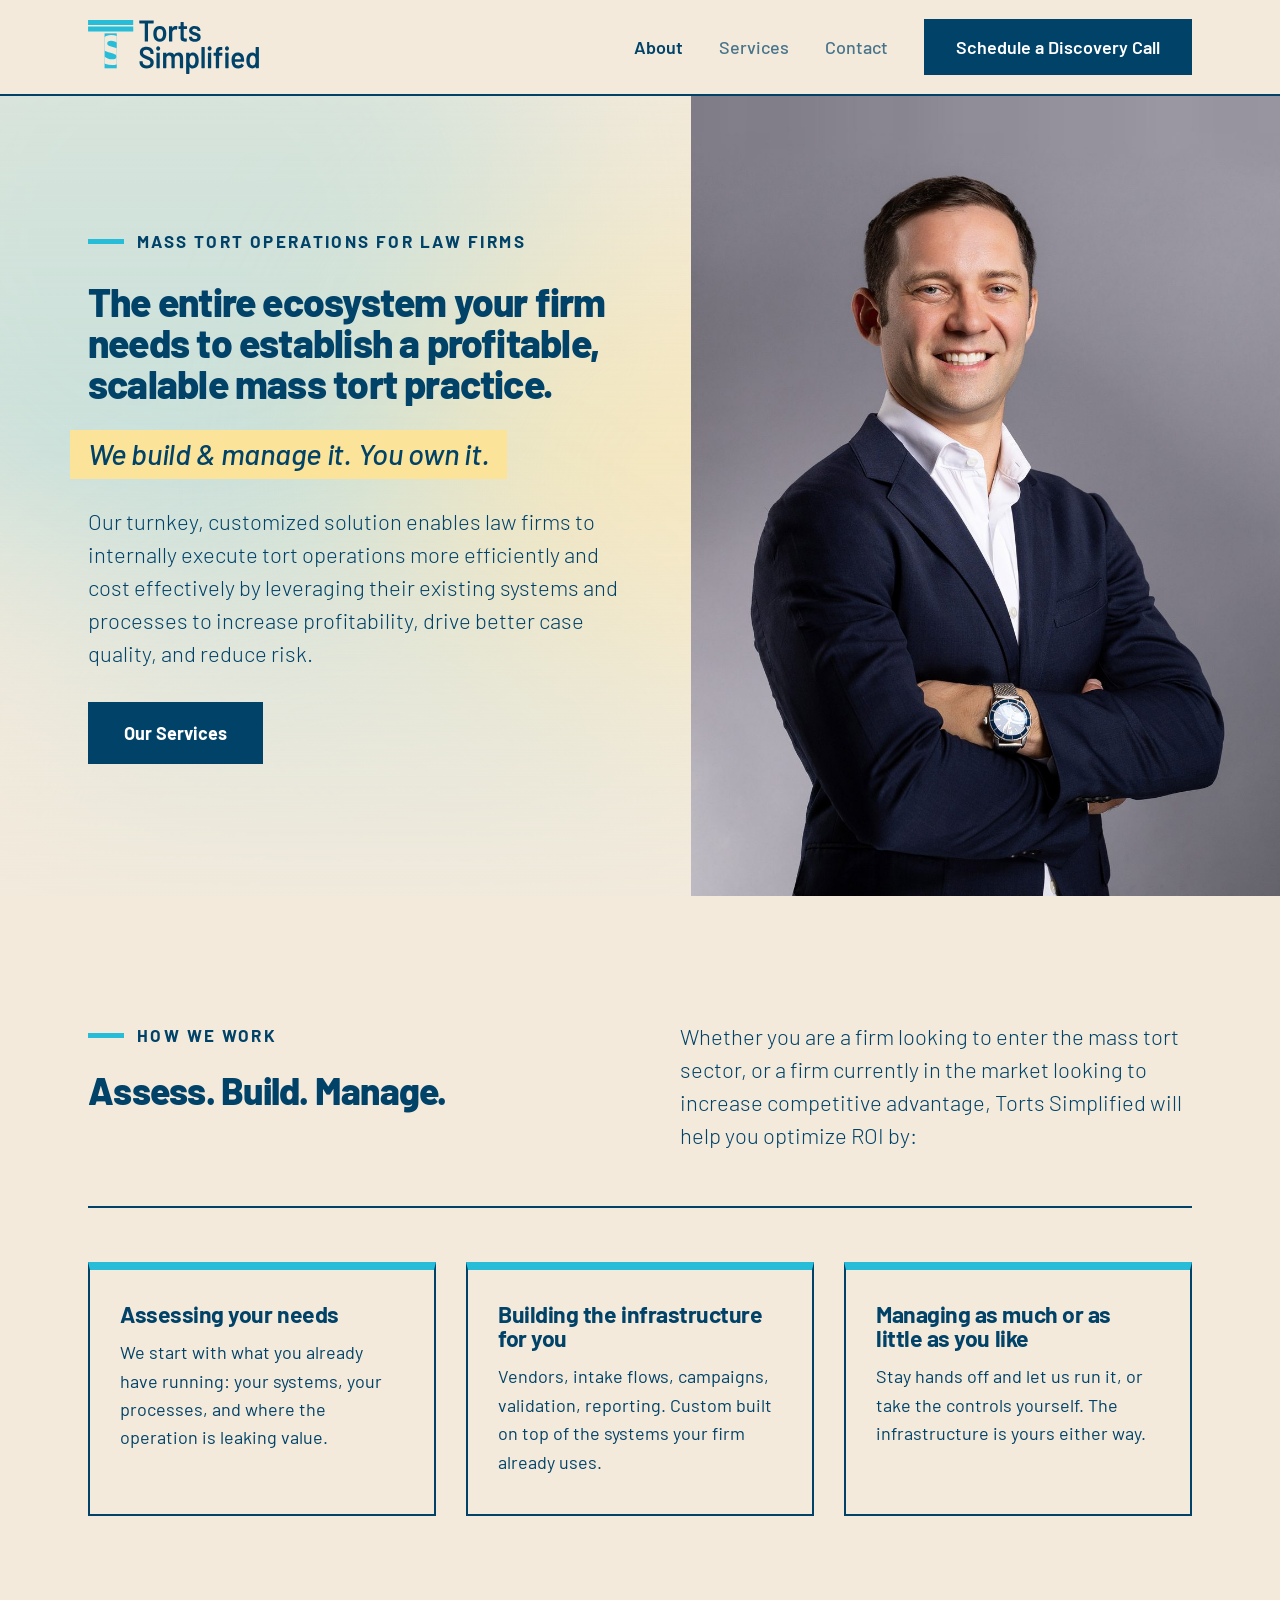
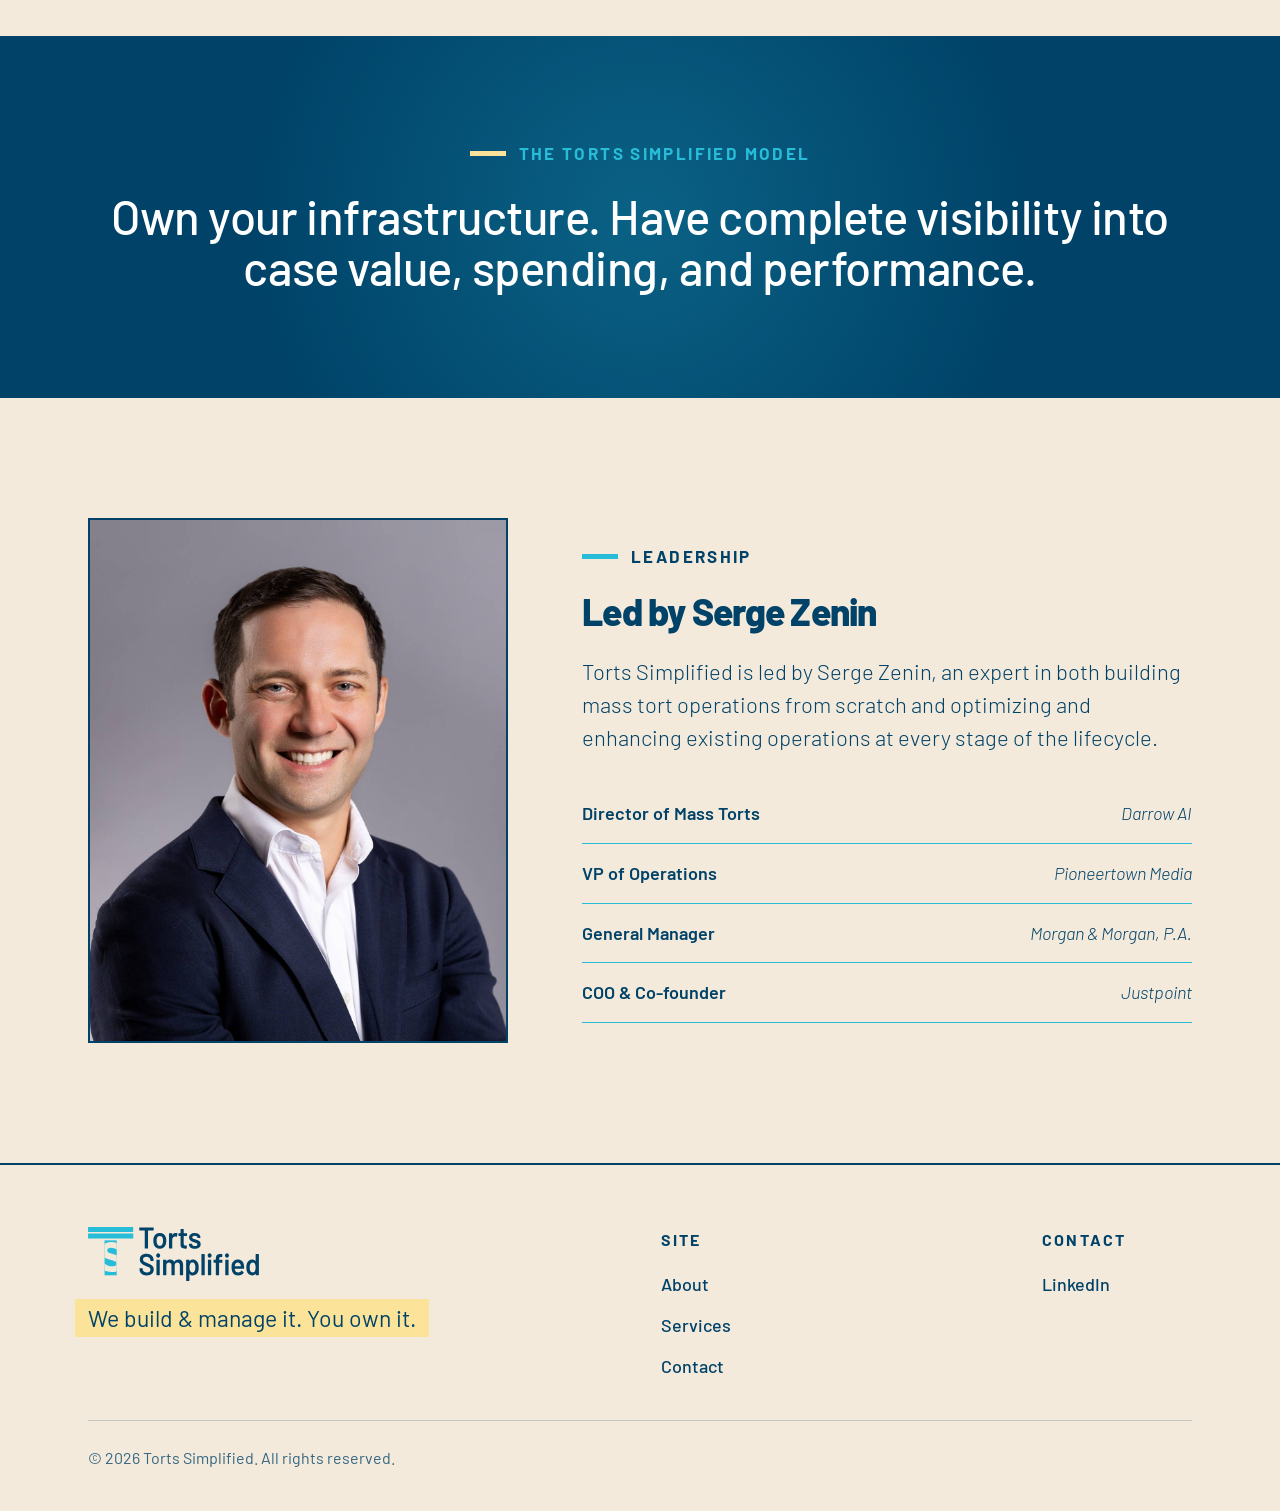
==== commit 5c2c9815: "anotherupdate" ====
--- a/docs/index.html
+++ b/docs/index.html
@@ -96,17 +96,14 @@
     </div>
     <div class="cards">
       <div class="card">
-        <div class="chip">01</div>
         <h3>Assessing your needs</h3>
         <p>We start with what you already have running: your systems, your processes, and where the operation is leaking value.</p>
       </div>
       <div class="card">
-        <div class="chip">02</div>
         <h3>Building the infrastructure for you</h3>
         <p>Vendors, intake flows, campaigns, validation, reporting. Custom built on top of the systems your firm already uses.</p>
       </div>
       <div class="card">
-        <div class="chip">03</div>
         <h3>Managing as much or as little as you like</h3>
         <p>Stay hands off and let us run it, or take the controls yourself. The infrastructure is yours either way.</p>
       </div>
--- a/docs/styles.css
+++ b/docs/styles.css
@@ -55,7 +55,7 @@
   .cards{display:grid;grid-template-columns:repeat(3,minmax(0,1fr));gap:30px;margin-top:54px}
   .card{border:2px solid var(--navy);border-top:8px solid var(--cyan);padding:32px 30px 38px;display:flex;flex-direction:column}
   .chip{align-self:flex-start;background:var(--cyan);color:var(--navy);font-size:17px;font-weight:800;letter-spacing:.1em;padding:5px 12px}
-  .card h3{font-size:23px;font-weight:700;margin-top:22px}
+  .card h3{font-size:23px;font-weight:700;margin-top:0}
   .card p{font-size:18px;line-height:1.58;margin-top:12px}
 
   .deep{background:var(--navy);padding:104px 0;position:relative;overflow:hidden}
@@ -201,3 +201,74 @@
 @media (prefers-reduced-motion:reduce){
   .blob{animation:none !important}
 }
+
+/* ---- scroll reveal (desktop only; .rv is added by site.js) ---- */
+.rv{opacity:0;transform:translateY(22px);
+    transition:opacity .72s cubic-bezier(.22,.7,.3,1),transform .72s cubic-bezier(.22,.7,.3,1)}
+.rv.in{opacity:1;transform:none}
+@media (max-width:760px){
+  .rv{opacity:1 !important;transform:none !important;transition:none !important}
+}
+@media (prefers-reduced-motion:reduce){
+  .rv{opacity:1 !important;transform:none !important;transition:none !important}
+}
+
+/* ---- mobile header: keep the links, stack the call to action ----
+   Three centred rows (logo / links / button) so it survives a 320px
+   phone. Not sticky here, because a 150px bar eats too much screen. */
+@media (max-width:760px){
+  header{position:static}
+  header nav{height:auto;flex-wrap:wrap;justify-content:center;gap:11px;padding:13px 0}
+  header nav > a{display:flex;justify-content:center;width:100%}
+  header nav > a img{height:40px !important}
+  .links{width:100%;display:flex;flex-wrap:wrap;justify-content:center;gap:20px}
+  .links a:not(.btn){display:inline-flex;font-size:16px;font-weight:600}
+  .links a.btn{width:100%;justify-content:center;height:50px;font-size:16px;white-space:nowrap}
+}
+
+/* ---- phones: let the footer brand block shrink ----
+   It was flex:0 0 auto, so it kept its max-content width and pushed
+   the page wider than the screen on a 320-360px phone. */
+@media (max-width:760px){
+  .fcols > .brandblock{flex:1 1 100%;min-width:0;max-width:100%}
+  .ftag{font-size:20px;white-space:normal}
+}
+
+/* ================= phones: home hero and contact hero ================= */
+@media (max-width:760px){
+  /* Flatten .hero-copy so its children become items of .hero-in.
+     That lets the photo sit between the copy and the button. */
+  .hero-in{display:flex;flex-direction:column;align-items:center;
+           text-align:center;gap:20px;padding:34px 24px 40px}
+  .hero-copy{display:contents}
+
+  .hero-in .eyebrow{justify-content:center;flex-wrap:wrap;gap:10px;
+                    font-size:14px;letter-spacing:.1em;line-height:1.35}
+  .hero-in .eyebrow::before{width:30px;height:4px}
+  .hero-in h1{font-size:30px;line-height:1.14}
+  .hero-in .tagline{margin-left:0;font-size:24px}
+  .hero-in .lead{max-width:none !important;font-size:18px}
+
+  .hero-in .portrait{order:5;width:min(300px,80%);margin:4px auto 0;
+                     aspect-ratio:4/5;align-self:center}
+  .hero-in .actions{order:6;justify-content:center;width:100%;margin-top:2px}
+  .hero-in .actions .btn{width:100%;max-width:320px}
+
+  /* Contact: photo below the founder copy but above Education.
+     Flattening the copy column lets the photo slot in between. */
+  .contacthero{display:flex;flex-direction:column;align-items:stretch;gap:14px}
+  .contacthero > div:not(.fimg){display:contents}
+  .contacthero > .fimg{order:5;align-self:center;width:min(280px,78%);max-width:none;margin-top:10px}
+  .contacthero .edu{order:6}
+}
+
+/* Contact: centre the one call to action on phones. */
+@media (max-width:760px){
+  .contacthero .routes{justify-content:center;width:100%}
+  .contacthero .routes .btn{width:100%;max-width:320px}
+}
+
+/* Home page Leadership: centre Serge's photo on phones. */
+@media (max-width:760px){
+  .founder > .fimg{width:min(260px,72%);max-width:none;margin-left:auto;margin-right:auto}
+}
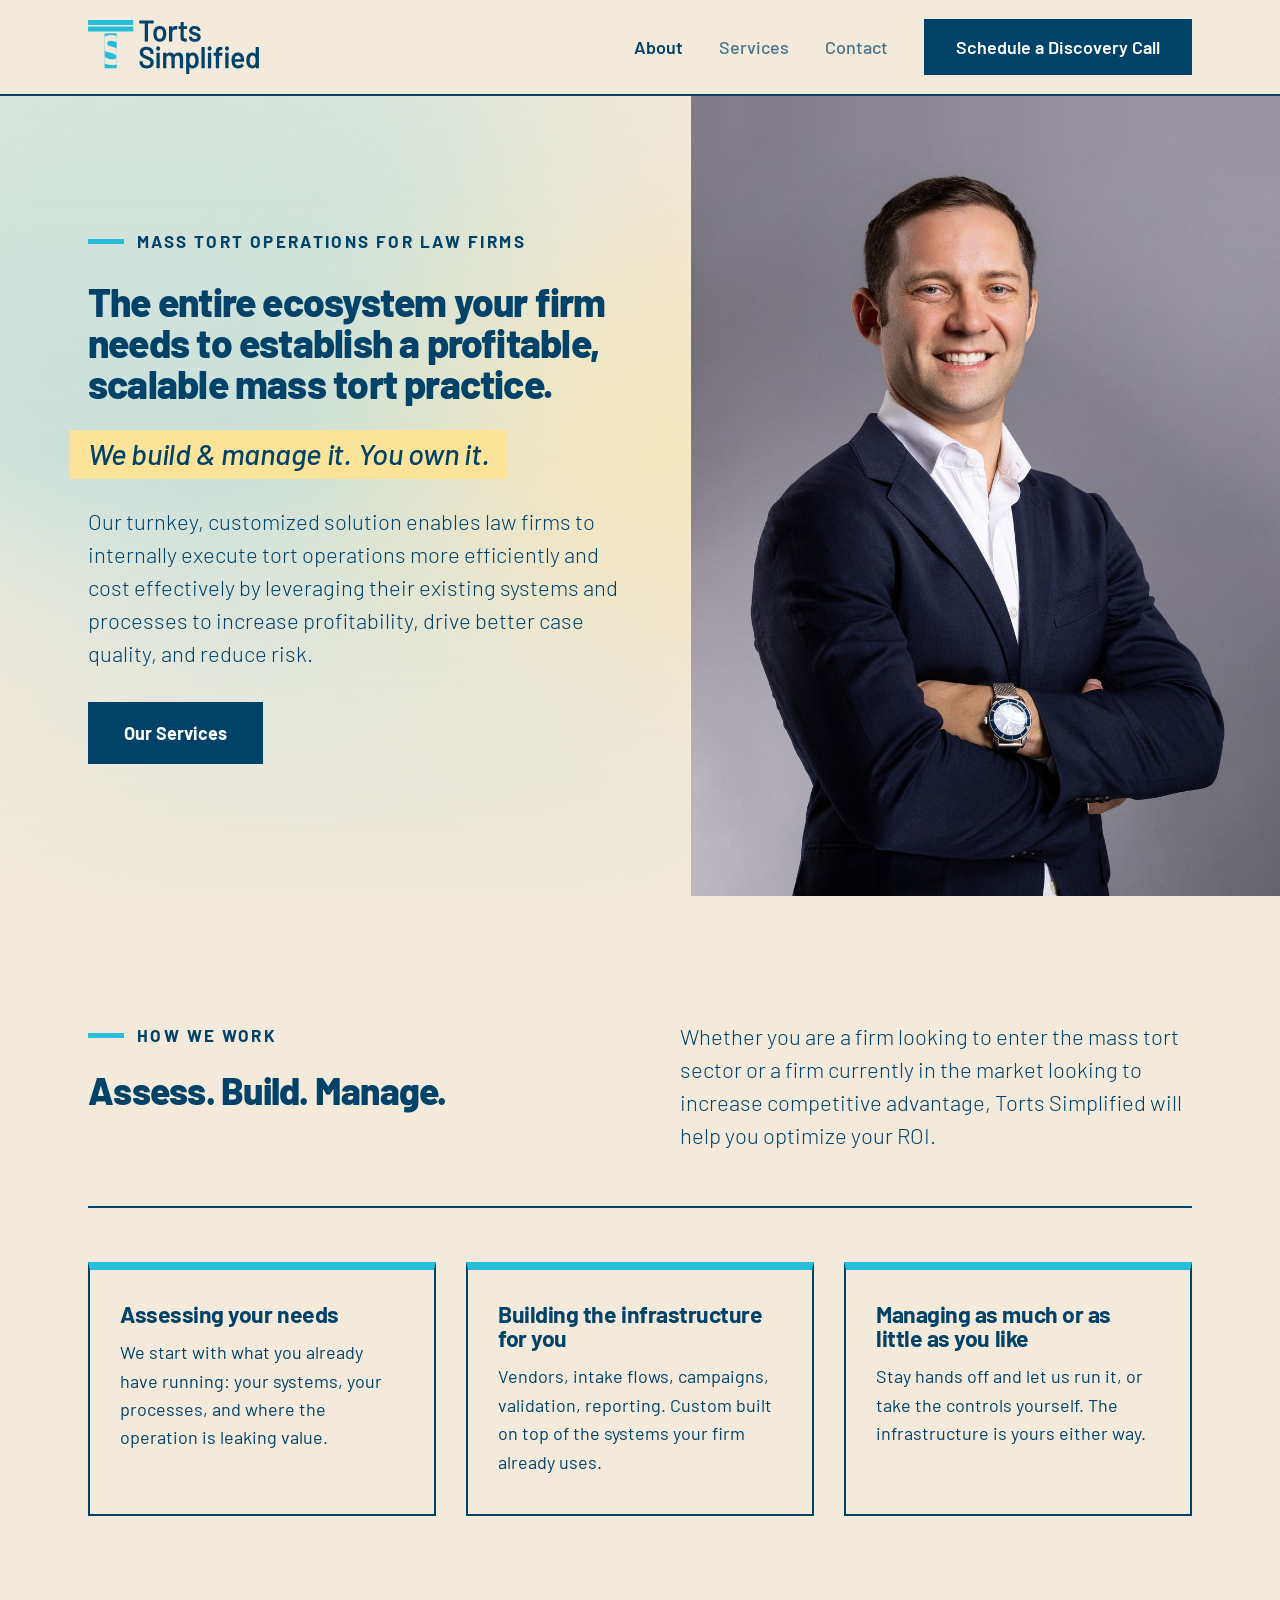
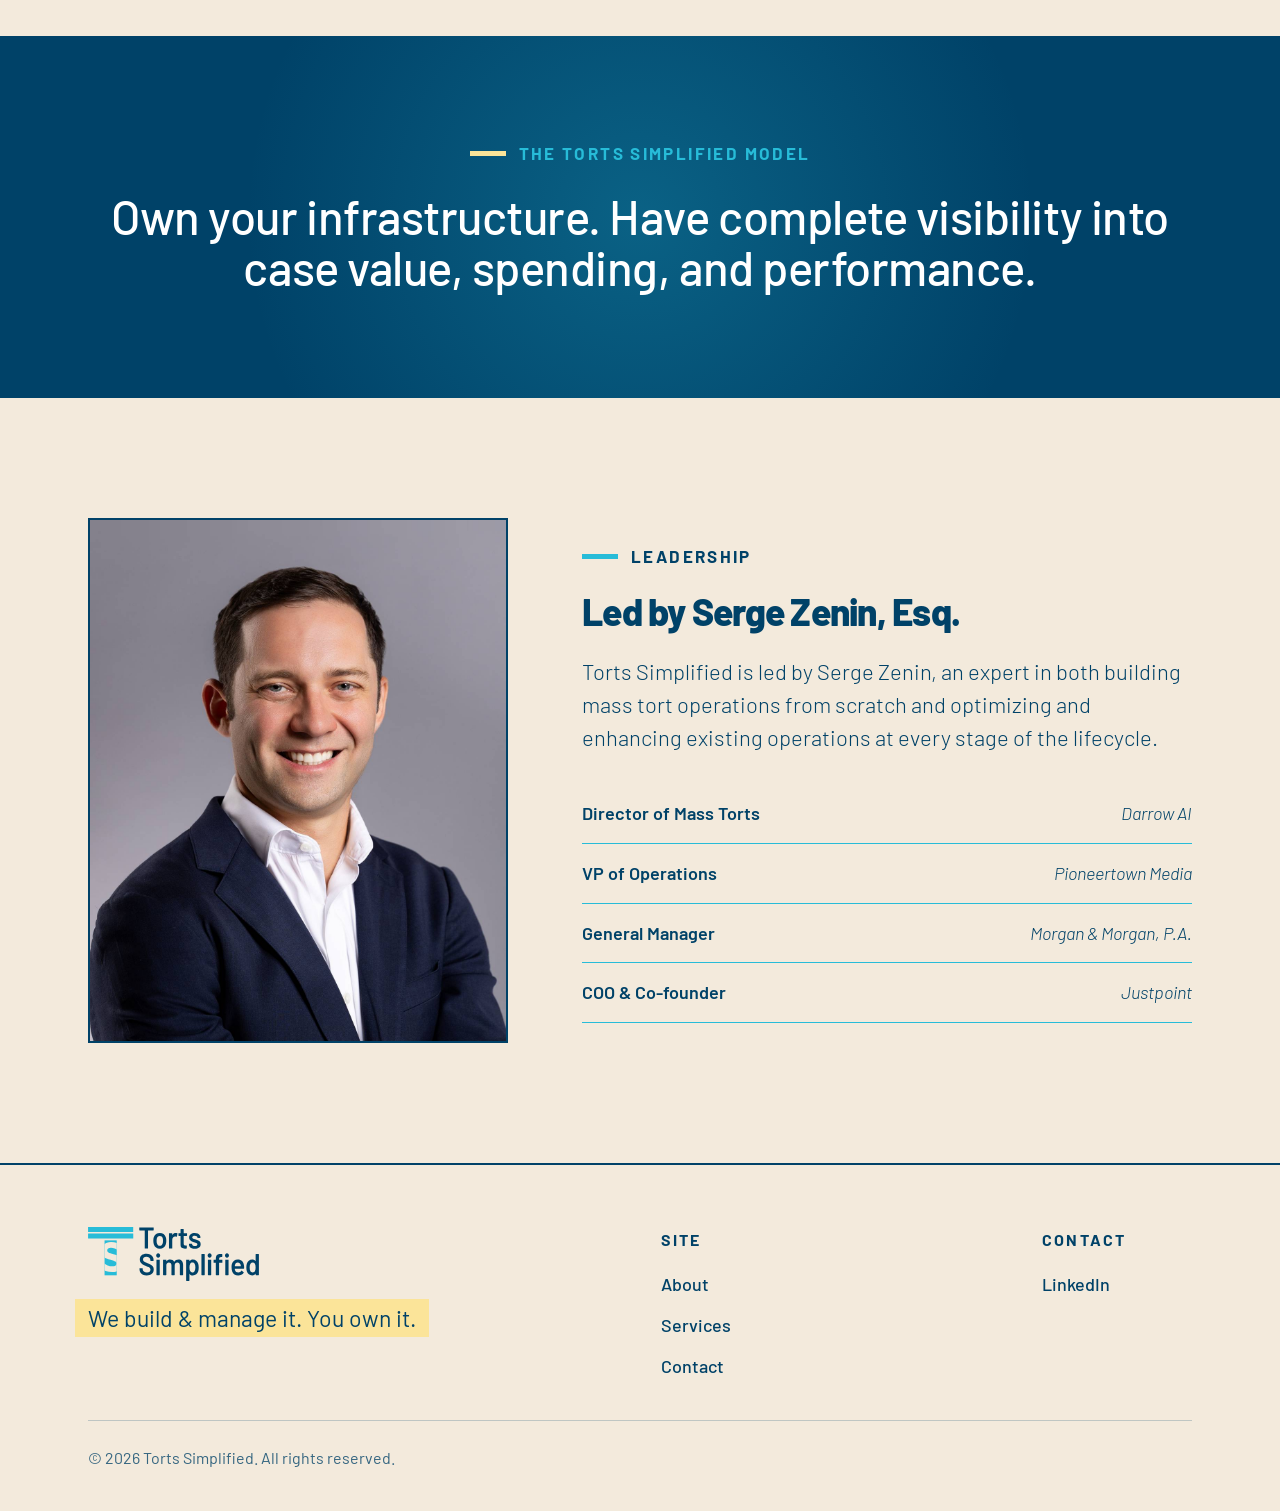
==== commit dfc73a63: "textsergerevisions1" ====
--- a/docs/index.html
+++ b/docs/index.html
@@ -59,7 +59,7 @@
         <a href="index.html" data-page="index.html">About</a>
         <a href="services.html" data-page="services.html">Services</a>
         <a href="contact.html" data-page="contact.html">Contact</a>
-        <a class="btn" href="https://calendly.com/serge-tortssimplified/30min">Schedule a Discovery Call</a>
+        <a class="btn" href="https://calendly.com/serge-tortssimplified/30min" target="_blank" rel="noopener noreferrer">Schedule a Discovery Call</a>
       </div>
     </nav>
   </div>
@@ -92,7 +92,7 @@
         <div class="eyebrow">How we work</div>
         <h2 style="margin-top:22px">Assess. Build. Manage.</h2>
       </div>
-      <p class="lead" style="padding-top:4px">Whether you are a firm looking to enter the mass tort sector, or a firm currently in the market looking to increase competitive advantage, Torts Simplified will help you optimize ROI by:</p>
+      <p class="lead" style="padding-top:4px">Whether you are a firm looking to enter the mass tort sector or a firm currently in the market looking to increase competitive advantage, Torts Simplified will help you optimize your ROI.</p>
     </div>
     <div class="cards">
       <div class="card">
@@ -124,7 +124,7 @@
     <div class="fimg"><img src="images/portrait.jpg" alt="Serge Zenin"></div>
     <div>
       <div class="eyebrow">Leadership</div>
-      <h2 style="margin-top:22px">Led by Serge Zenin</h2>
+      <h2 style="margin-top:22px">Led by Serge Zenin, Esq.</h2>
       <p class="lead" style="margin-top:24px">Torts Simplified is led by Serge Zenin, an expert in both building mass tort operations from scratch and optimizing and enhancing existing operations at every stage of the lifecycle.</p>
       <div class="roles">
         <div class="role"><span>Director of Mass Torts</span><em>Darrow AI</em></div>
@@ -144,7 +144,7 @@
         <p class="ftag"><span>We build &amp; manage it. You own it.</span></p>
       </div>
       <div class="fcol"><div class="t">Site</div><a href="index.html">About</a><a href="services.html">Services</a><a href="contact.html">Contact</a></div>
-      <div class="fcol"><div class="t">Contact</div><a href="https://www.linkedin.com/in/serge-zenin/" rel="noopener">LinkedIn</a></div>
+      <div class="fcol"><div class="t">Contact</div><a href="https://www.linkedin.com/in/serge-zenin/" target="_blank" rel="noopener noreferrer">LinkedIn</a></div>
     </div>
     <div class="fbot"><div>&copy; 2026 Torts Simplified. All rights reserved.</div></div>
   </div>
--- a/docs/styles.css
+++ b/docs/styles.css
@@ -272,3 +272,9 @@
 @media (max-width:760px){
   .founder > .fimg{width:min(260px,72%);max-width:none;margin-left:auto;margin-right:auto}
 }
+
+/* A headline meant to run as one line across the column.
+   Sized off the viewport so it still fits as the window narrows. */
+.markline.wide{font-size:clamp(20px,2.35vw,34px);line-height:1.5}
+@media (max-width:1180px){ .markline.wide{font-size:clamp(17px,2.55vw,28px);line-height:1.55} }
+@media (max-width:760px){ .markline.wide{font-size:22px;line-height:1.6} }
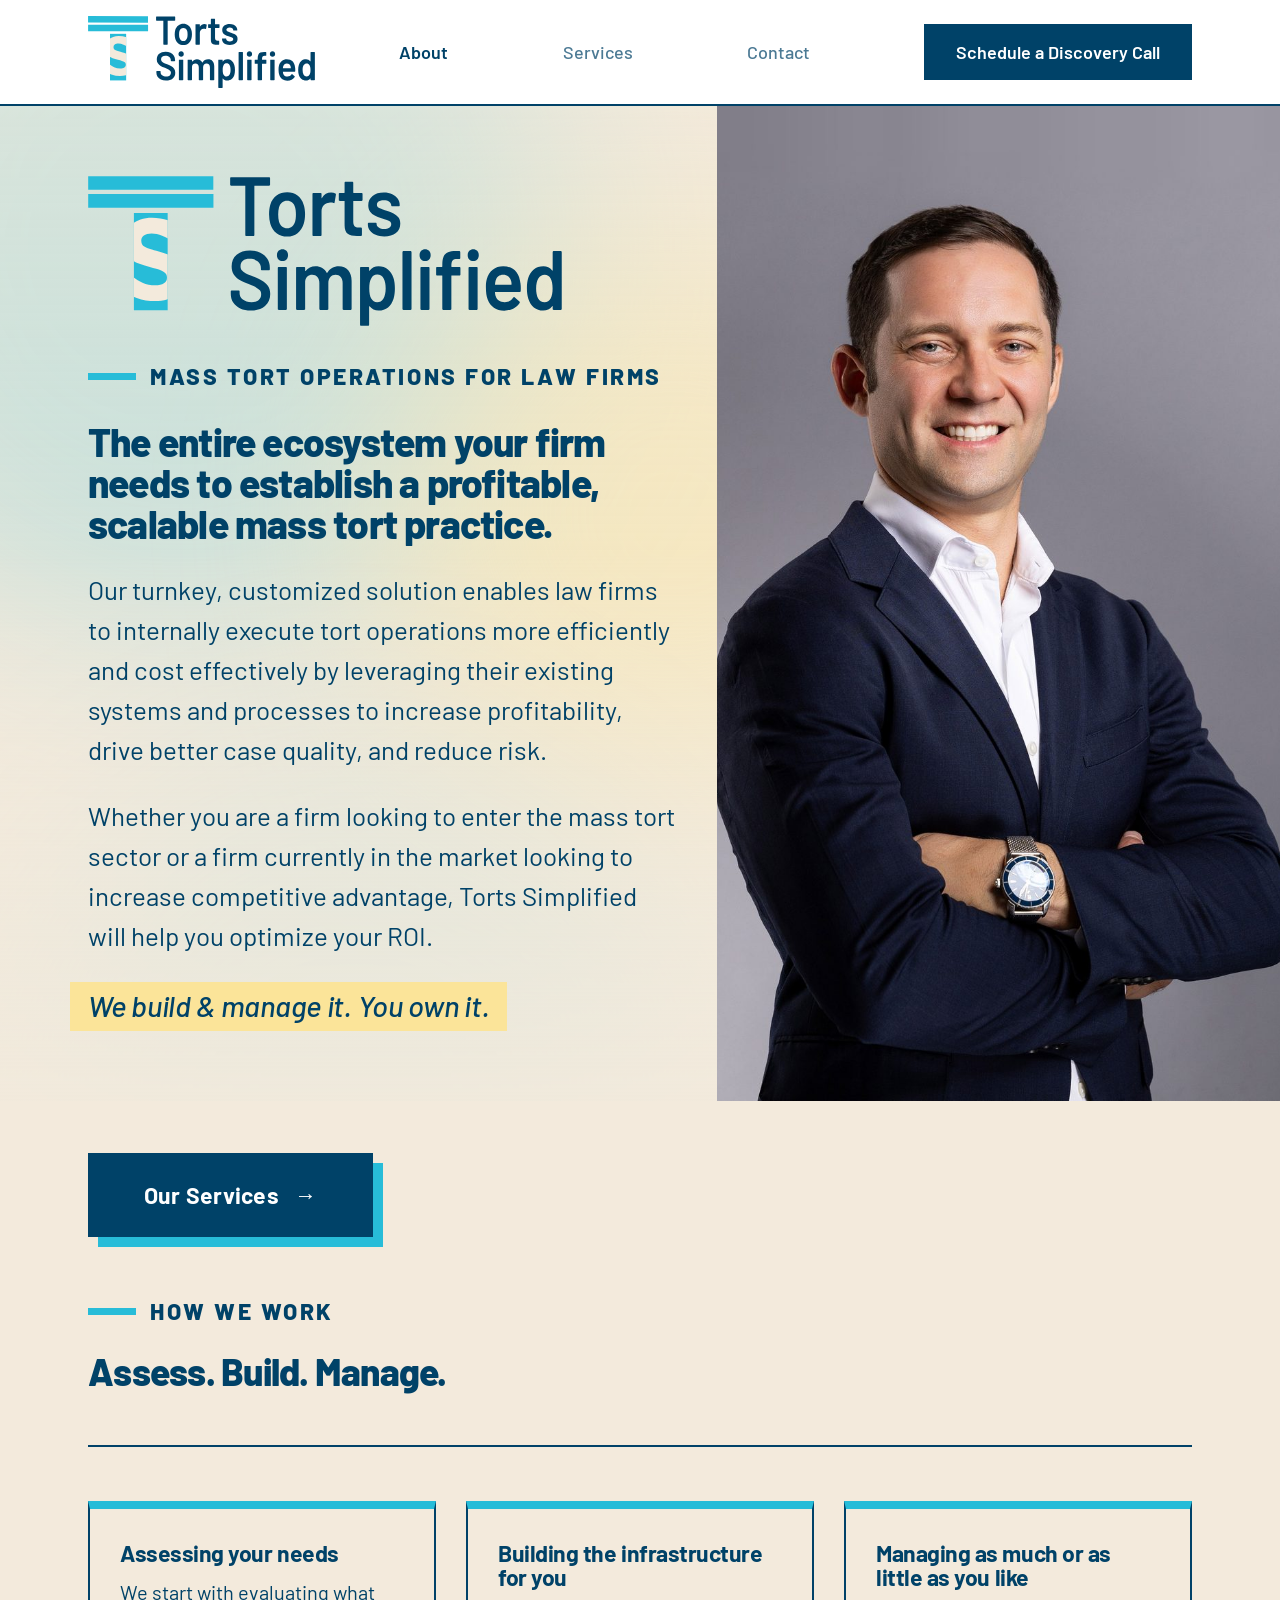
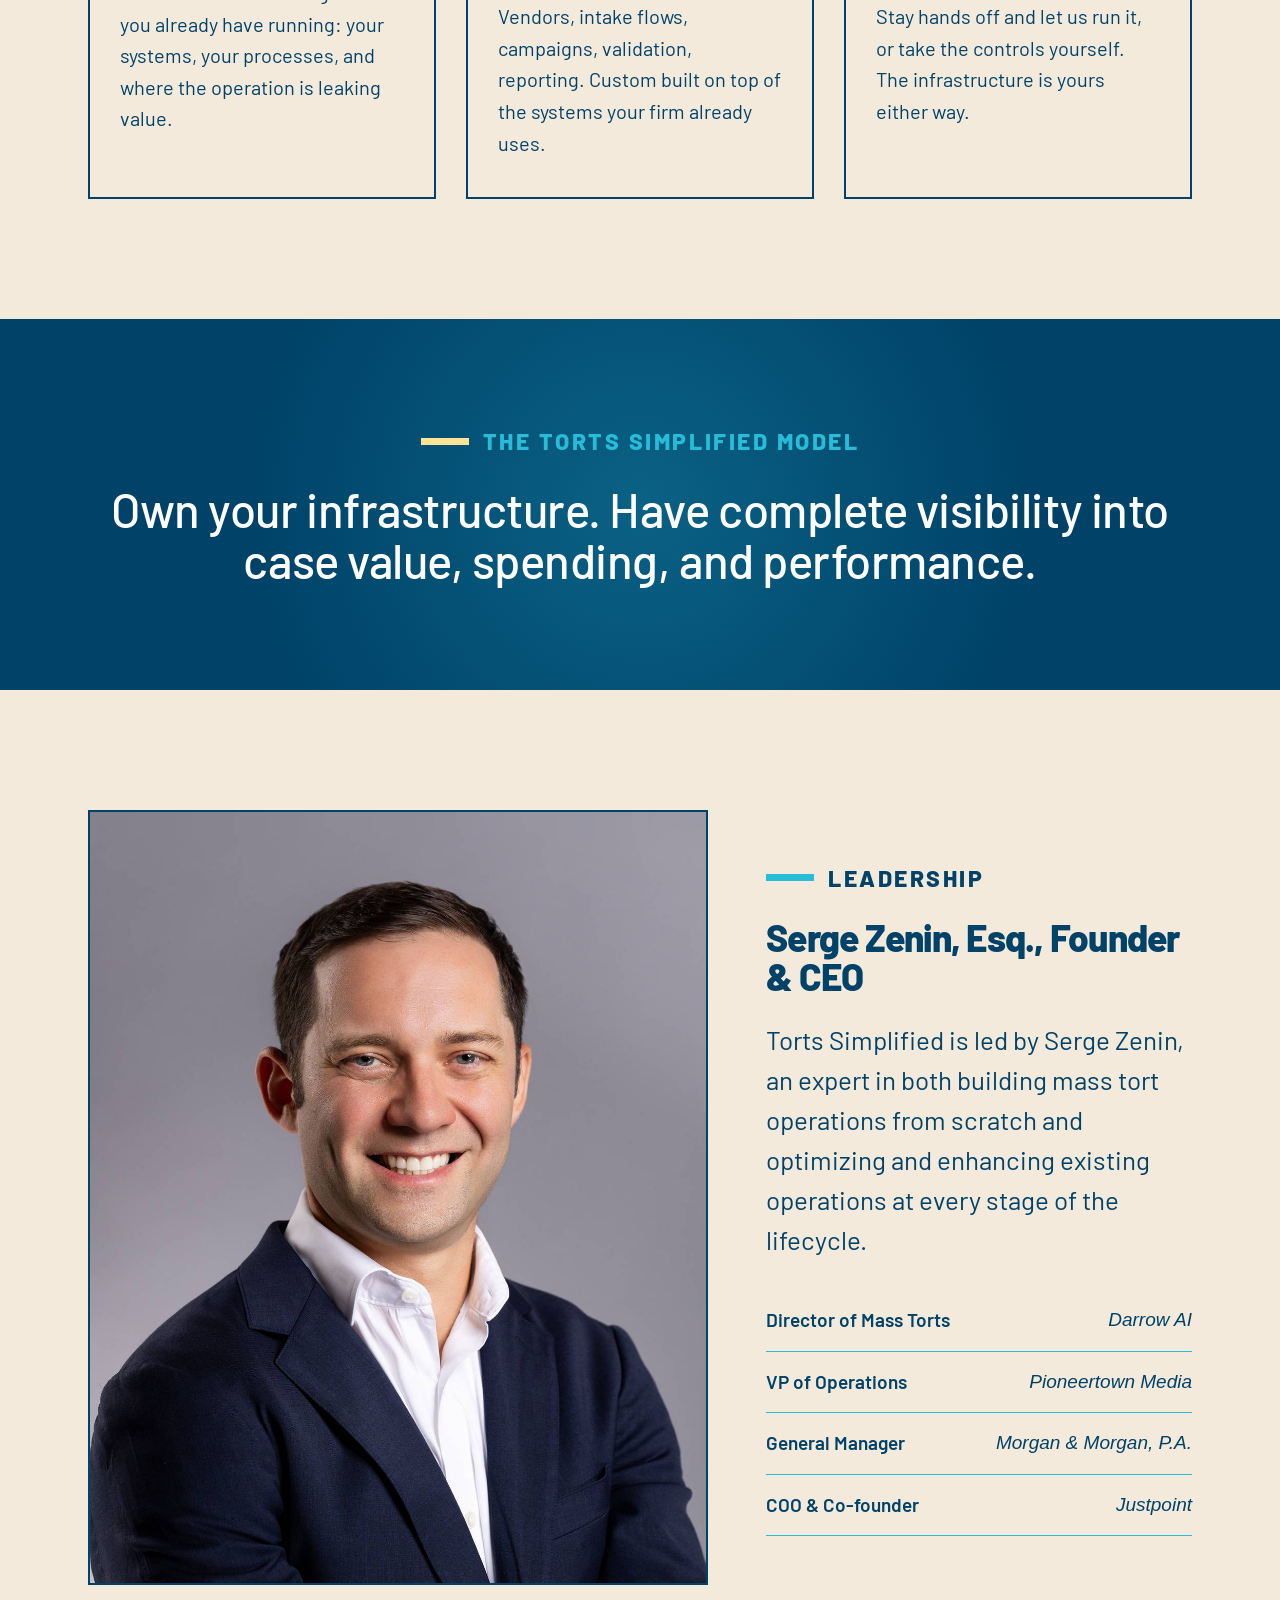
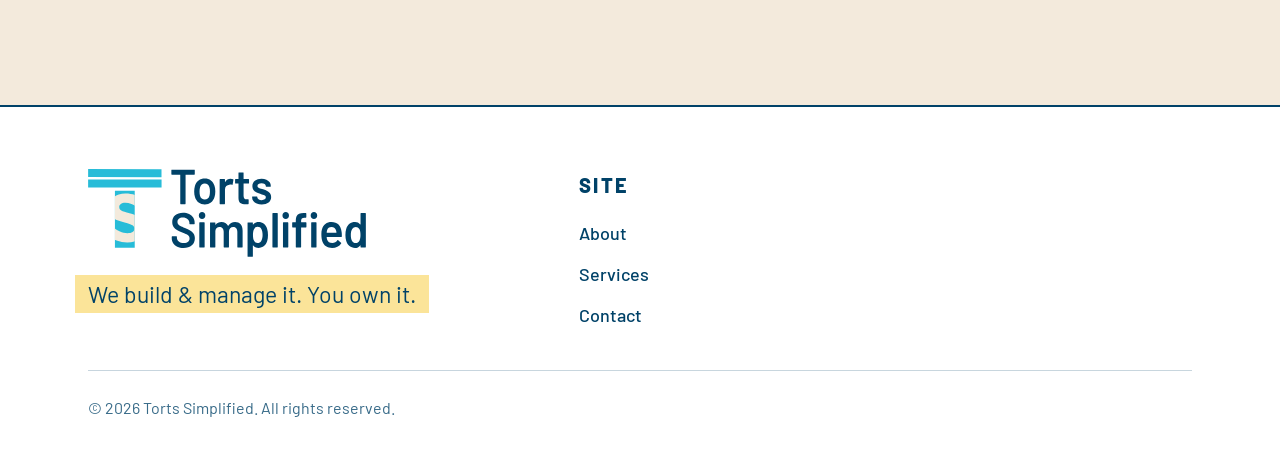
==== commit fe00b4f5: "websiteupdate" ====
--- a/docs/index.html
+++ b/docs/index.html
@@ -73,31 +73,33 @@
   <div class="motion"><div class="blob b1"></div><div class="blob b2"></div><div class="blob b3"></div><div class="veil"></div></div>
   <div class="wrap hero-in">
     <div class="hero-copy">
+      <img class="herologo" src="images/logo.svg" alt="Torts Simplified">
       <div class="eyebrow">Mass tort operations for law firms</div>
       <h1>The entire ecosystem your firm needs to establish a profitable, scalable mass tort practice.</h1>
+      <p class="lead" style="max-width:58ch">Our turnkey, customized solution enables law firms to internally execute tort operations more efficiently and cost effectively by leveraging their existing systems and processes to increase profitability, drive better case quality, and reduce risk.</p>
+      <p class="lead" style="max-width:58ch">Whether you are a firm looking to enter the mass tort sector or a firm currently in the market looking to increase competitive advantage, Torts Simplified will help you optimize your ROI.</p>
       <div class="tagline">We build &amp; manage it. You own it.</div>
-      <p class="lead" style="max-width:56ch">Our turnkey, customized solution enables law firms to internally execute tort operations more efficiently and cost effectively by leveraging their existing systems and processes to increase profitability, drive better case quality, and reduce risk.</p>
-      <div class="actions">
-        <a class="btn btn-lg" href="services.html">Our Services</a>
-      </div>
     </div>
     <div class="portrait"><img src="images/hero.jpg" alt="Serge Zenin, Founder and CEO of Torts Simplified"></div>
   </div>
 </section>
 
+<div class="ctastrip">
+  <div class="wrap pad">
+    <a class="btn cta-big" href="services.html">Our Services</a>
+  </div>
+</div>
+
 <section class="sec">
   <div class="wrap pad">
-    <div class="two head-rule">
-      <div>
-        <div class="eyebrow">How we work</div>
-        <h2 style="margin-top:22px">Assess. Build. Manage.</h2>
-      </div>
-      <p class="lead" style="padding-top:4px">Whether you are a firm looking to enter the mass tort sector or a firm currently in the market looking to increase competitive advantage, Torts Simplified will help you optimize your ROI.</p>
+    <div class="head-rule">
+      <div class="eyebrow">How we work</div>
+      <h2 style="margin-top:22px">Assess. Build. Manage.</h2>
     </div>
     <div class="cards">
       <div class="card">
         <h3>Assessing your needs</h3>
-        <p>We start with what you already have running: your systems, your processes, and where the operation is leaking value.</p>
+        <p>We start with evaluating what you already have running: your systems, your processes, and where the operation is leaking value.</p>
       </div>
       <div class="card">
         <h3>Building the infrastructure for you</h3>
@@ -124,7 +126,7 @@
     <div class="fimg"><img src="images/portrait.jpg" alt="Serge Zenin"></div>
     <div>
       <div class="eyebrow">Leadership</div>
-      <h2 style="margin-top:22px">Led by Serge Zenin, Esq.</h2>
+      <h2 style="margin-top:22px">Serge Zenin, Esq., Founder &amp; CEO</h2>
       <p class="lead" style="margin-top:24px">Torts Simplified is led by Serge Zenin, an expert in both building mass tort operations from scratch and optimizing and enhancing existing operations at every stage of the lifecycle.</p>
       <div class="roles">
         <div class="role"><span>Director of Mass Torts</span><em>Darrow AI</em></div>
@@ -144,7 +146,6 @@
         <p class="ftag"><span>We build &amp; manage it. You own it.</span></p>
       </div>
       <div class="fcol"><div class="t">Site</div><a href="index.html">About</a><a href="services.html">Services</a><a href="contact.html">Contact</a></div>
-      <div class="fcol"><div class="t">Contact</div><a href="https://www.linkedin.com/in/serge-zenin/" target="_blank" rel="noopener noreferrer">LinkedIn</a></div>
     </div>
     <div class="fbot"><div>&copy; 2026 Torts Simplified. All rights reserved.</div></div>
   </div>
--- a/docs/styles.css
+++ b/docs/styles.css
@@ -12,9 +12,9 @@
   .pad{padding-left:88px;padding-right:88px}
 
   /* the Barlow range doing different jobs */
-  .eyebrow{display:inline-flex;align-items:center;gap:13px;font-size:17px;font-weight:700;letter-spacing:.14em;text-transform:uppercase}
-  .eyebrow::before{content:"";width:36px;height:5px;background:var(--cyan);flex:none}
-  .lead{font-size:22px;font-weight:300;line-height:1.5}
+  .eyebrow{display:inline-flex;align-items:center;gap:14px;font-size:20px;font-weight:800;letter-spacing:.12em;text-transform:uppercase}
+  .eyebrow::before{content:"";width:42px;height:6px;background:var(--cyan);flex:none}
+  .lead{font-size:22px;font-weight:400;line-height:1.5}
   .tagline{display:inline-block;font-size:clamp(24px,2.3vw,35px);font-weight:500;font-style:italic;letter-spacing:-.01em;line-height:1.12;background:var(--yellow);padding:8px 18px;margin-left:-18px}
 
   .btn{display:inline-flex;align-items:center;justify-content:center;height:56px;padding:0 30px;background:var(--navy);color:#FFFFFF;font-size:17px;font-weight:700;border:2px solid var(--navy)}
@@ -23,8 +23,8 @@
   .btn-out{background:transparent;color:var(--navy)}
   .btn-out:hover{background:var(--navy);color:#FFFFFF}
 
-  header{position:sticky;top:0;z-index:50;background:var(--cream);border-bottom:2px solid var(--navy)}
-  nav{height:94px;display:flex;align-items:center;justify-content:space-between;gap:20px}
+  header{position:sticky;top:0;z-index:50;background:#FFFFFF;border-bottom:2px solid var(--navy)}
+  nav{height:132px;display:flex;align-items:center;justify-content:space-between;gap:20px}
   .links{display:flex;align-items:center;gap:36px}
   .links a{font-size:18px;font-weight:600}
   .links a.dim{font-weight:500;opacity:.7}
@@ -69,26 +69,26 @@
   .fimg{overflow:hidden;aspect-ratio:4/5;border:2px solid var(--navy)}
   .fimg img{width:100%;height:100%;object-fit:cover;object-position:50% 0;display:block}
   .poc{color:var(--navy);border-left:4px solid var(--navy);padding:2px 0 2px 24px;margin-top:30px}
-.tag{display:inline-block;background:var(--yellow);color:var(--navy);font-size:14px;font-weight:800;letter-spacing:.15em;text-transform:uppercase;padding:6px 12px}
+.tag{display:inline-block;background:var(--yellow);color:var(--navy);font-size:16px;font-weight:800;letter-spacing:.13em;text-transform:uppercase;padding:7px 13px}
 .markline{font-weight:400;letter-spacing:-.005em;line-height:1.62;margin-left:-14px}
 .markline span{background:var(--yellow);padding:5px 14px;box-decoration-break:clone;-webkit-box-decoration-break:clone}
 .poc .p1{font-size:25px;font-weight:700;line-height:1.24;letter-spacing:-.015em;margin:15px 0 0}
 .poc .p1 em{font-style:italic;font-weight:900}
-.poc .p2{font-size:18px;font-weight:300;line-height:1.5;margin:12px 0 0}
+.poc .p2{font-size:18px;font-weight:400;line-height:1.5;margin:12px 0 0}
   .roles{display:flex;flex-direction:column;margin-top:30px}
   .role{display:flex;justify-content:space-between;gap:20px;padding:15px 0;border-bottom:1px solid var(--cyan);font-size:18px;font-weight:600}
-  .role em{font-style:italic;font-weight:300}
+  .role em{font-style:italic;font-weight:400}
 
   .ctabox{background:var(--yellow);padding:86px 64px;display:flex;flex-direction:column;align-items:center;gap:20px;text-align:center}
 
-  footer{background:var(--cream);border-top:2px solid var(--navy);padding:62px 0 40px;color:var(--navy)}
+  footer{background:#FFFFFF;border-top:2px solid var(--navy);padding:62px 0 40px;color:var(--navy)}
   footer a{color:var(--navy);font-size:18px;font-weight:500}
   footer a:hover{text-decoration:underline;text-underline-offset:4px}
   .fcols{display:flex;flex-wrap:wrap;gap:78px;align-items:flex-start;justify-content:space-between}
 .fcols > .brandblock{flex:0 0 auto;min-width:260px}
 .fcols > .fcol{min-width:150px}
   .fcol{display:flex;flex-direction:column;gap:12px}
-  .fcol .t{font-size:16px;font-weight:700;letter-spacing:.14em;text-transform:uppercase;color:var(--navy);margin-bottom:6px}
+  .fcol .t{font-size:18px;font-weight:800;letter-spacing:.12em;text-transform:uppercase;color:var(--navy);margin-bottom:6px}
   .ftag{font-size:23px;font-weight:400;margin-top:20px;color:var(--navy);line-height:1.5;white-space:nowrap}
   .ftag span{background:var(--yellow);padding:5px 13px;margin-left:-13px;box-decoration-break:clone;-webkit-box-decoration-break:clone}
   .fbot{display:flex;justify-content:space-between;gap:20px;margin-top:40px;padding-top:24px;border-top:1px solid rgba(0,66,104,.28);font-size:16px;font-weight:400;opacity:.78}
@@ -135,11 +135,11 @@
 .iname{font-size:21px;font-weight:700}
 .item p{font-size:18px;line-height:1.58;margin-top:8px;max-width:78ch}
 .edu{margin-top:40px;padding-top:32px;border-top:2px solid var(--navy);display:flex;flex-direction:column;gap:10px;font-size:18px;line-height:1.5}
-.edu .t{font-size:16px;font-weight:800;letter-spacing:.12em;text-transform:uppercase;margin-bottom:8px}
+.edu .t{font-size:19px;font-weight:800;letter-spacing:.12em;text-transform:uppercase;margin-bottom:10px}
 .bgrow{display:grid;grid-template-columns:330px minmax(0,1fr);gap:56px;padding:19px 0;border-bottom:1px solid var(--cyan)}
 .bgrow:last-of-type{border-bottom:0}
 .bgtitle{font-size:20px;font-weight:700;line-height:1.3}
-.bgorg{font-size:17px;font-weight:300;font-style:italic;margin-top:4px}
+.bgorg{font-size:17px;font-weight:400;font-style:italic;margin-top:4px}
 .bgrow p{font-size:18px;line-height:1.58}
 .routes{display:flex;align-items:center;gap:18px;flex-wrap:wrap;margin-top:30px}
 .routes.center{justify-content:center;margin-top:12px}
@@ -278,3 +278,232 @@
 .markline.wide{font-size:clamp(20px,2.35vw,34px);line-height:1.5}
 @media (max-width:1180px){ .markline.wide{font-size:clamp(17px,2.55vw,28px);line-height:1.55} }
 @media (max-width:760px){ .markline.wide{font-size:22px;line-height:1.6} }
+
+/* ================= logo at double size ================= */
+header nav > a img{height:104px !important}
+footer .brandblock img{height:104px !important}
+@media (max-width:1180px){
+  header nav{height:112px}
+  header nav > a img{height:86px !important}
+  footer .brandblock img{height:86px !important}
+}
+@media (max-width:760px){
+  header nav > a img{height:70px !important}
+  footer .brandblock img{height:70px !important}
+}
+
+/* ================= services: four promises, four colours =================
+   The brief asked for white type on light blue. That pair measures 2.27:1,
+   well under the 4.5:1 WCAG AA minimum, so the text would be hard to read
+   on a laptop screen in daylight. These keep four distinct boxes and all
+   pass: navy/white 10.6, cream/navy 8.9, yellow/navy 8.4, cyan/navy 4.7. */
+.promise{border:2px solid var(--navy);border-top:8px solid var(--navy);padding:32px 30px 36px}
+.promise h3,.promise p{color:inherit}
+
+.promise.p-navy{background:var(--navy);color:#FFFFFF;border-color:var(--navy)}
+.promise.p-navy .chip{background:var(--cyan);color:var(--navy)}
+
+.promise.p-cream{background:#FFFFFF;color:var(--navy);border-color:var(--navy);border-top-color:var(--cyan)}
+.promise.p-cream .chip{background:var(--cyan);color:var(--navy)}
+
+.promise.p-gold{background:var(--yellow);color:var(--navy);border-color:var(--navy);border-top-color:var(--navy)}
+.promise.p-gold .chip{background:var(--navy);color:var(--yellow)}
+
+.promise.p-cyan{background:var(--cyan);color:var(--navy);border-color:var(--navy);border-top-color:var(--navy)}
+.promise.p-cyan .chip{background:var(--navy);color:var(--cyan)}
+
+/* ================= services: group titles as filled labels =================
+   Cyan text on cream measures 1.9:1 and yellow text on cream 1.1:1, so the
+   colours cannot carry the words themselves. Used as a filled block behind
+   navy or white type, the same three colours differentiate the groups and
+   stay readable. */
+.gtitle{display:inline-block;padding:9px 15px;background:var(--navy);color:#FFFFFF}
+.gtitle::before{display:none}
+.gtitle.g-cyan{background:var(--cyan);color:var(--navy)}
+.gtitle.g-gold{background:var(--yellow);color:var(--navy)}
+
+/* ================= services: every item is its own box ================= */
+.modular .items{gap:24px 24px}
+.modular .item{border:2px solid var(--navy);border-top:6px solid var(--cyan);
+               background:#FFFFFF;padding:22px 22px 26px}
+.modular .group:last-of-type{padding-bottom:0}
+.pick{max-width:74ch}
+.pick strong{font-weight:700}
+
+/* an inline link that still reads as a link on cream */
+.inlink{color:var(--navy);text-decoration:underline;text-decoration-thickness:2px;
+        text-underline-offset:3px;text-decoration-color:var(--cyan)}
+.inlink:hover{background:var(--yellow)}
+
+/* two buttons side by side on Contact */
+.routes{gap:16px}
+
+/* The group label is a grid item, so it was stretching to the row's full
+   height and rendering as a tall colour bar. Pin it to the top. */
+.modular .group{align-items:start}
+.gtitle{align-self:start;justify-self:start}
+
+/* ================= the brand lockup in the hero =================
+   The logo sits above "Mass tort operations for law firms" as the first
+   thing on the page. With a large mark here, the one in the sticky bar
+   steps back so the two don't compete a hundred pixels apart. */
+.herologo{height:150px;display:block;margin:0 0 6px}
+header nav{height:104px}
+header nav > a img{height:72px !important}
+footer .brandblock img{height:88px !important}
+@media (max-width:1180px){
+  .herologo{height:112px}
+  header nav{height:92px}
+  header nav > a img{height:62px !important}
+  footer .brandblock img{height:74px !important}
+}
+@media (max-width:760px){
+  .herologo{height:96px;margin:0 auto 4px}
+  header nav > a img{height:58px !important}
+  footer .brandblock img{height:64px !important}
+}
+
+/* ================= nav spread across the full ribbon =================
+   The links were bunched against the right edge. Letting the group take the
+   remaining width and distribute puts About next to the logo and the button
+   at the far edge. Scoped to min-width so it cannot override the phone
+   layout, which stacks these into centred rows. */
+@media (min-width:761px){
+  header nav .links{flex:1;justify-content:space-between;gap:28px;margin-left:64px}
+}
+
+/* ================= the two portraits, substantially bigger =================
+   Doubling the WIDTH (420 to 840) would leave about 350px for the heading,
+   paragraph and the roles list beside it, which is too narrow for the role
+   rows to sit title-left / company-right. These roughly double the AREA
+   instead: ~1.5x on each edge, which reads as twice the picture while the
+   text column keeps a workable measure. */
+@media (min-width:1181px){
+  .founder{grid-template-columns:620px minmax(0,1fr);gap:58px}
+  .contacthero{grid-template-columns:600px minmax(0,1fr);gap:54px}
+}
+
+
+/* ================= readability: size, not weight =================
+   Body copy is navy on cream at 8.9:1, far above the 4.5:1 minimum, so
+   contrast was never the problem. Bold body text reads SLOWER, because the
+   thickened strokes close up the counters and flatten the word shapes the
+   eye uses to recognise words at a glance. The levers that actually help
+   are size and line spacing, so those go up instead of the weight. */
+.lead{font-size:24px;line-height:1.56}
+.card p,.promise p,.item p,.bgrow p{font-size:19px;line-height:1.6}
+.poc .p2{font-size:19px;line-height:1.55}
+@media (max-width:1180px){ .lead{font-size:21px} }
+
+/* ================= the hero button, lower and louder ================= */
+
+                    letter-spacing:.01em;box-shadow:10px 10px 0 var(--cyan)}
+
+@media (max-width:1180px){
+
+}
+@media (max-width:760px){
+
+}
+
+/* ================= the Our Services button, between hero and How we work ====
+   It sat at the foot of the hero copy column, which left an awkward gap
+   between the tagline and the button while the photo ran on beside it.
+   Standing on its own it belongs to neither block and introduces the next. */
+.ctastrip{background:var(--cream);padding:52px 0 0}
+.ctastrip + .sec{padding-top:56px}
+.cta-big{height:84px;padding:0 54px;font-size:23px;font-weight:700;letter-spacing:.01em;
+         box-shadow:10px 10px 0 var(--cyan)}
+.cta-big::after{content:"\2192";margin-left:16px;font-size:.95em;line-height:1}
+.cta-big:hover{box-shadow:10px 10px 0 var(--navy)}
+@media (max-width:1180px){
+  .ctastrip{padding:36px 0 0}
+  .ctastrip + .sec{padding-top:40px}
+  .cta-big{height:68px;padding:0 36px;font-size:20px;box-shadow:7px 7px 0 var(--cyan)}
+}
+@media (max-width:760px){
+  .ctastrip{padding:26px 0 0}
+  .ctastrip .wrap{display:flex;justify-content:center}
+  .cta-big{height:58px;padding:0 26px;font-size:17px;box-shadow:5px 5px 0 var(--cyan)}
+}
+
+/* ================= another step up: labels and body copy ================= */
+.eyebrow{font-size:23px;letter-spacing:.11em}
+.eyebrow::before{width:48px;height:7px}
+.fcol .t{font-size:20px}
+.edu .t{font-size:21px}
+.tag{font-size:17px}
+
+.lead{font-size:26px;line-height:1.54}
+.card p,.promise p,.item p,.bgrow p{font-size:20px;line-height:1.58}
+.poc .p2{font-size:20px;line-height:1.54}
+.role{font-size:19px}
+.edu{font-size:19px}
+.iname{font-size:22px}
+.modular .iname{font-size:21px}
+.bgtitle{font-size:21px}
+.bgorg{font-size:18px}
+@media (max-width:1180px){
+  .eyebrow{font-size:19px}
+  .eyebrow::before{width:38px;height:6px}
+  .lead{font-size:22px}
+}
+@media (max-width:760px){
+  .hero-in .eyebrow{font-size:16px}
+  .lead{font-size:20px}
+}
+
+/* At tablet width the hero paragraphs ran to ~83 characters a line. Past
+   about 75 the eye loses its place returning to the next line, so cap the
+   measure rather than shrink the type. */
+@media (max-width:760px){
+  .hero-in .lead{max-width:64ch !important}
+}
+
+/* The hero label needed 630px and had exactly 630px, so rounding broke it
+   onto a second line. Give the copy column a little more room and hold the
+   label on one line at desktop widths, where it now fits with margin. */
+@media (min-width:1181px){
+  .hero-copy{padding-right:40px}
+  .hero-in{grid-template-columns:minmax(0,1fr) 44%}
+  .hero-in .eyebrow{white-space:nowrap}
+}
+
+/* The modular service boxes were still carrying their own smaller sizes,
+   which overrode the site-wide increase. Match the promise cards exactly:
+   24px titles, 20px body. */
+.modular .iname{font-size:24px;font-weight:700;line-height:1.2}
+.modular .item p{font-size:20px;line-height:1.58;margin-top:12px}
+@media (max-width:1180px){
+  .modular .iname{font-size:21px}
+  .modular .item p{font-size:19px}
+}
+
+/* ================= Contact hero: photo matched to the copy =================
+   The photo was 750px tall against a 634px text column, so 116px of it hung
+   below the copy with empty page beside it. Letting it fill the row height
+   instead squares off the block. The crop is anchored to the top so the
+   head stays put and the trim comes off the bottom. */
+@media (min-width:1181px){
+  .contacthero{align-items:stretch}
+  .contacthero > .fimg{aspect-ratio:auto;height:100%;align-self:stretch}
+  .contacthero > .fimg img{height:100%;object-position:50% 0}
+}
+
+/* ================= footer: columns no longer marooned =================
+   With the LinkedIn column gone there are only two blocks left, and
+   space-between threw the remaining one 760px away against the right edge,
+   which read as a missing column. Sit them next to each other instead. */
+footer .fcols{justify-content:flex-start;gap:150px}
+@media (max-width:1180px){ footer .fcols{gap:60px} }
+
+/* The previous attempt set the photo to 100% height, but a block with an
+   image inside still reports that image's height, so the photo kept driving
+   the row and nothing changed. Taking the image out of flow with absolute
+   positioning leaves the frame with no content height, so the TEXT column
+   sets the row and the photo fills whatever that comes to. */
+@media (min-width:1181px){
+  .contacthero > .fimg{position:relative;height:auto;min-height:0;overflow:hidden}
+  .contacthero > .fimg img{position:absolute;inset:0;width:100%;height:100%;
+                           object-fit:cover;object-position:50% 12%}
+}
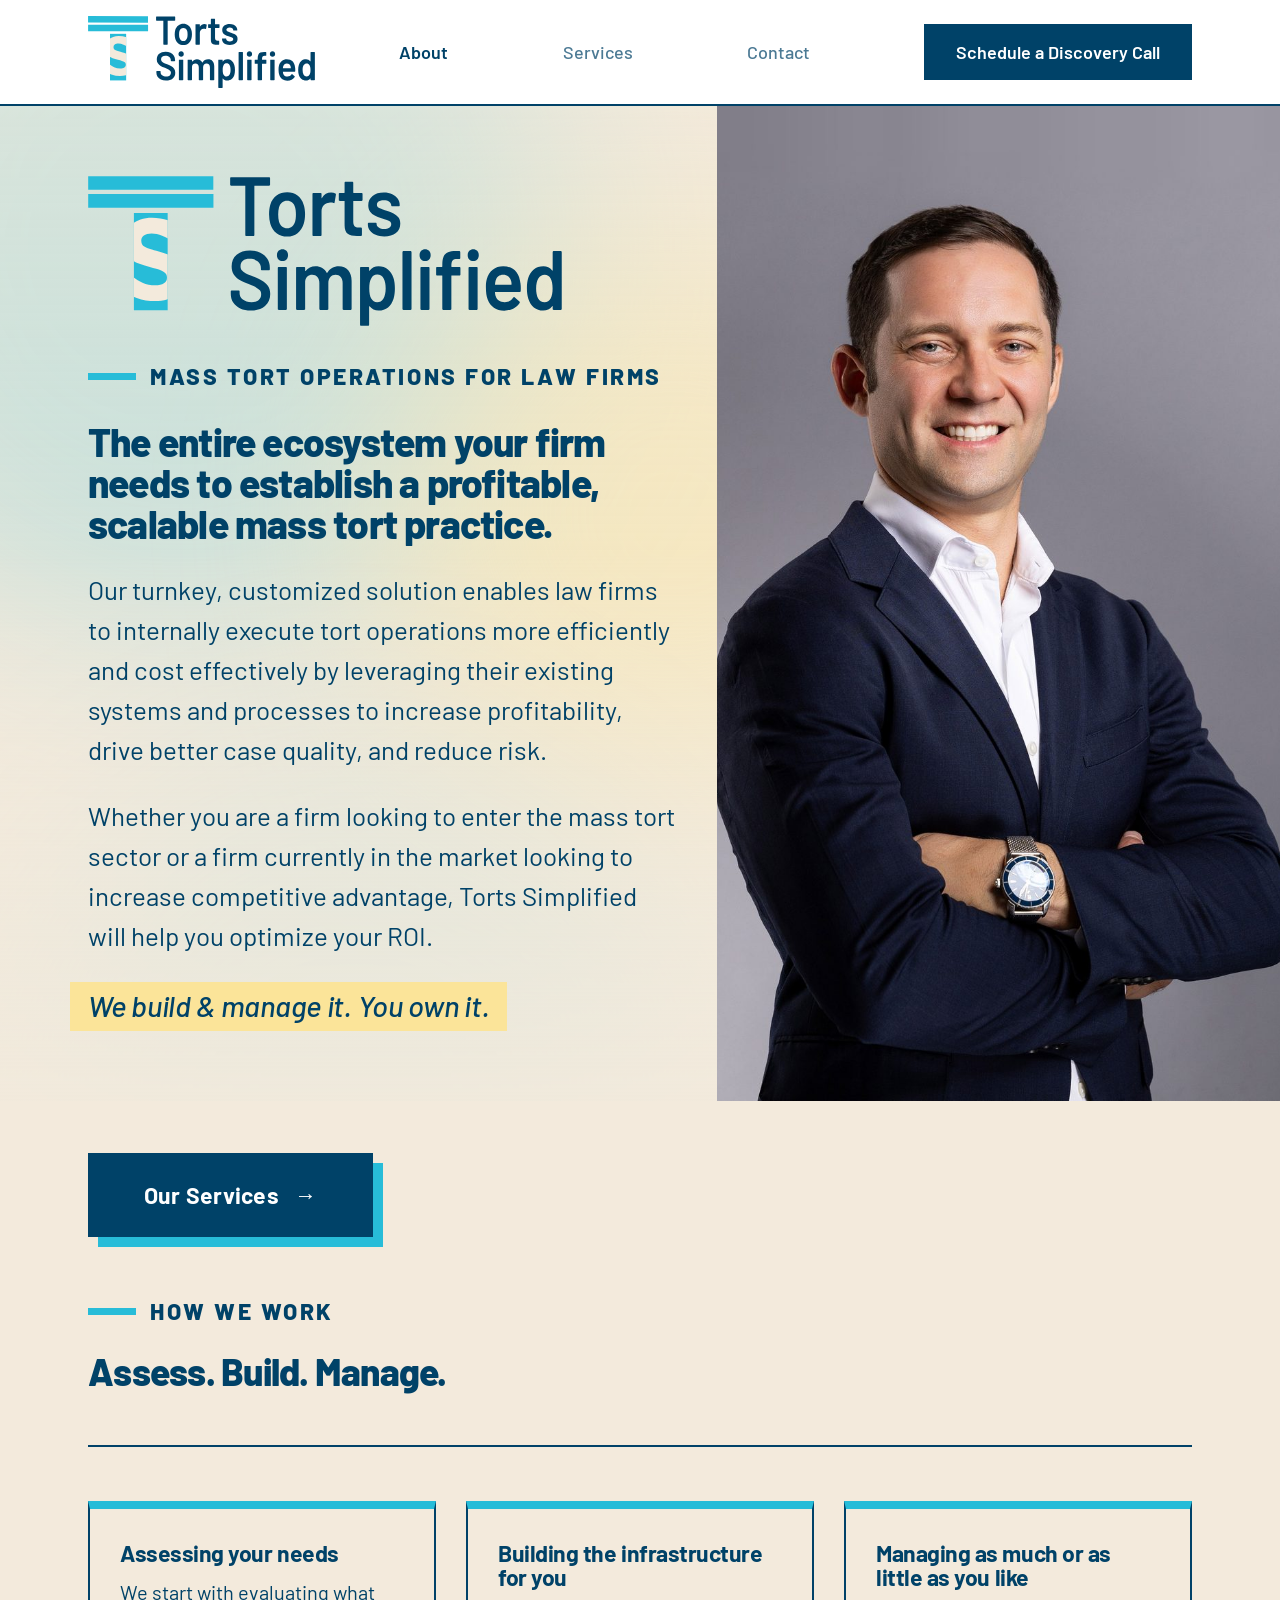
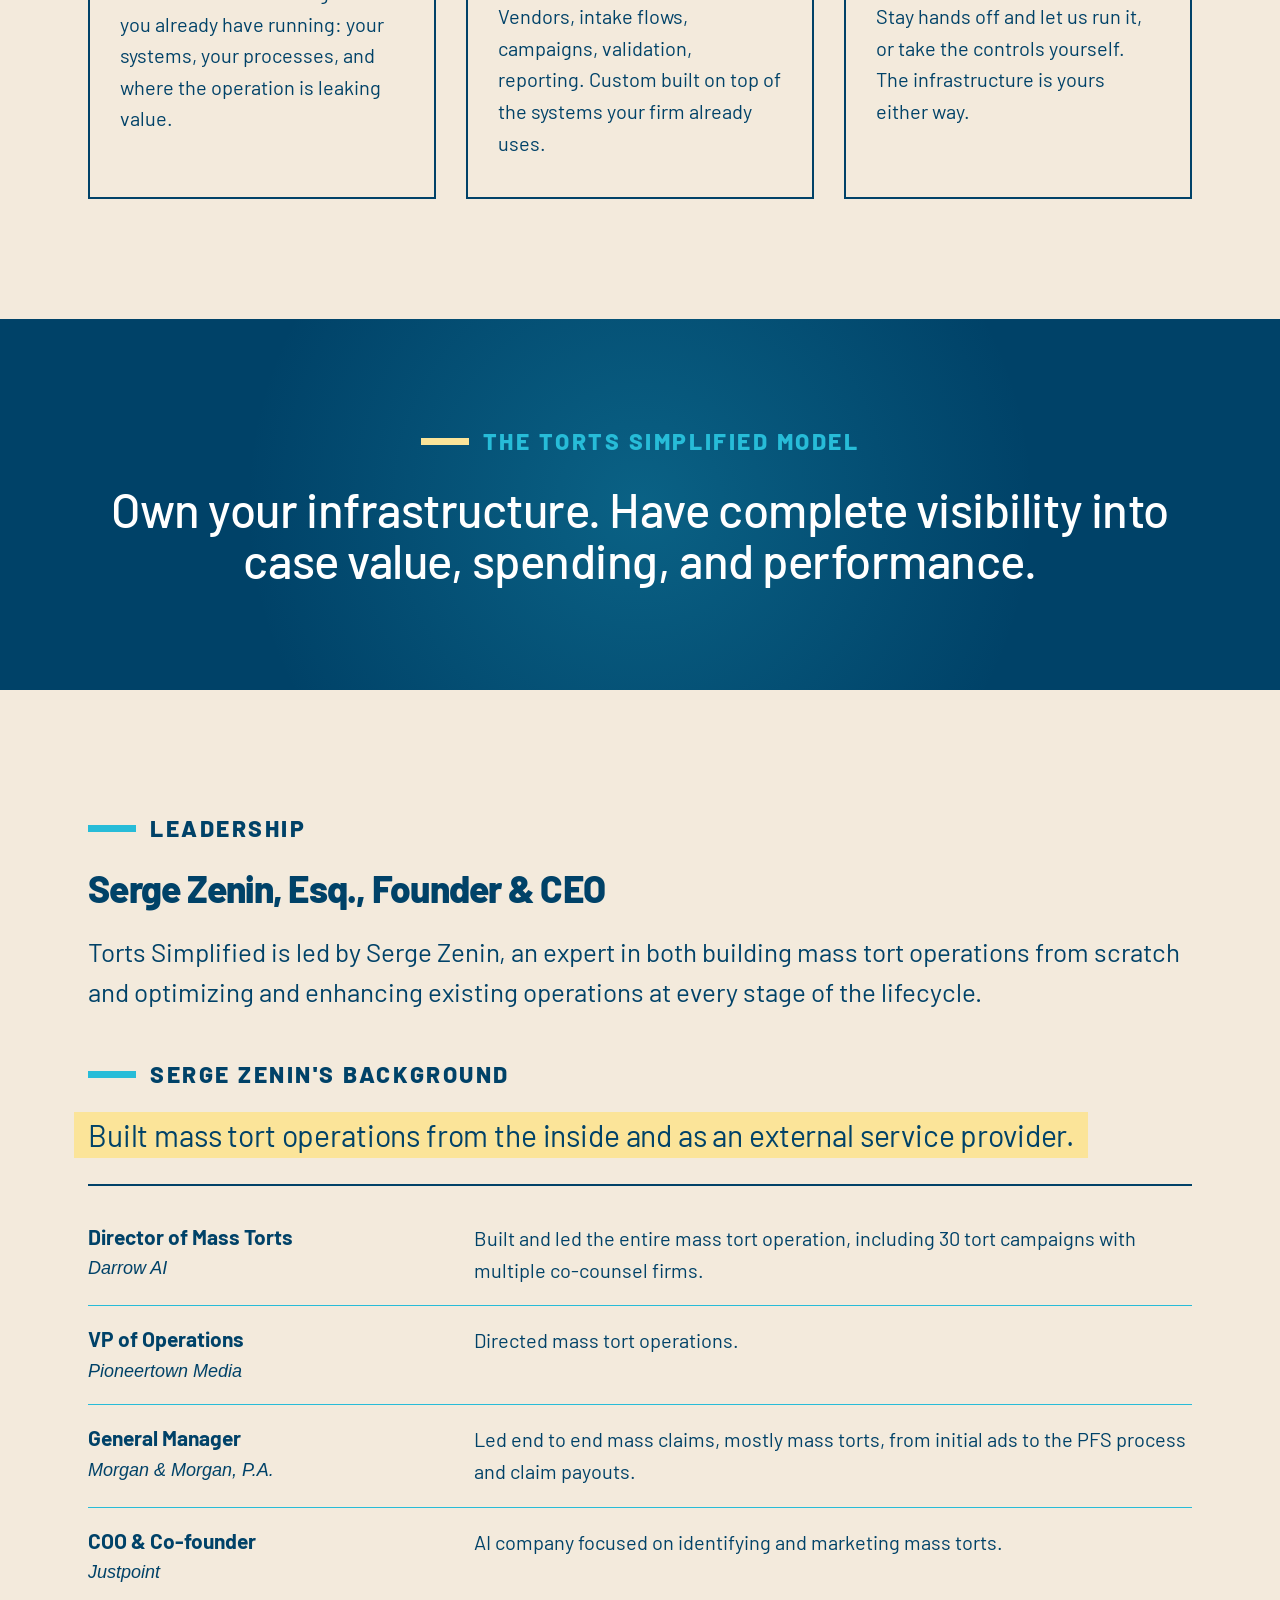
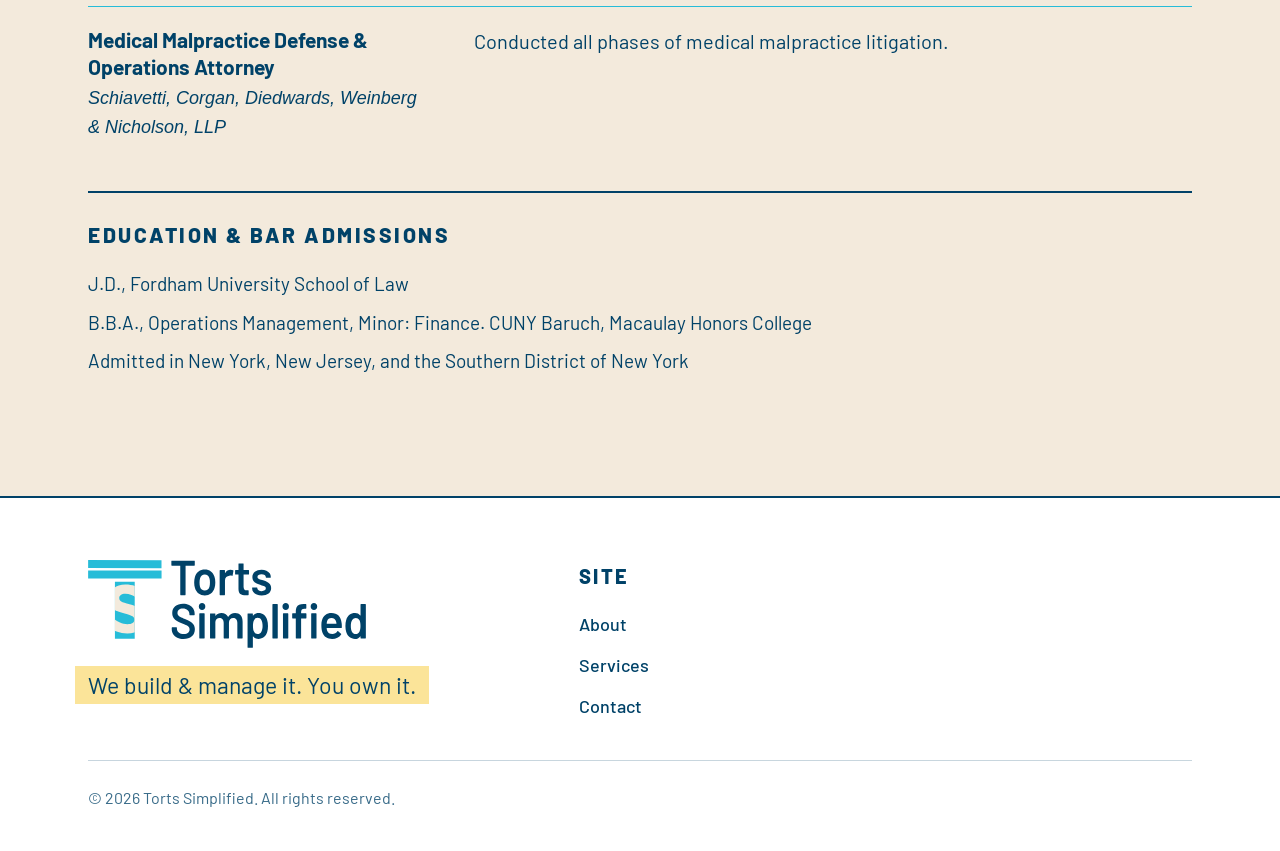
==== commit 54c78dc5: "commit" ====
--- a/docs/index.html
+++ b/docs/index.html
@@ -122,17 +122,34 @@
 </section>
 
 <section class="sec">
-  <div class="wrap pad founder">
-    <div class="fimg"><img src="images/portrait.jpg" alt="Serge Zenin"></div>
+  <div class="wrap pad founder solo">
     <div>
       <div class="eyebrow">Leadership</div>
       <h2 style="margin-top:22px">Serge Zenin, Esq., Founder &amp; CEO</h2>
       <p class="lead" style="margin-top:24px">Torts Simplified is led by Serge Zenin, an expert in both building mass tort operations from scratch and optimizing and enhancing existing operations at every stage of the lifecycle.</p>
-      <div class="roles">
-        <div class="role"><span>Director of Mass Torts</span><em>Darrow AI</em></div>
-        <div class="role"><span>VP of Operations</span><em>Pioneertown Media</em></div>
-        <div class="role"><span>General Manager</span><em>Morgan &amp; Morgan, P.A.</em></div>
-        <div class="role"><span>COO &amp; Co-founder</span><em>Justpoint</em></div>
+      <div class="bio" id="background">
+        <div class="head-rule">
+          <div class="eyebrow">Serge Zenin's background</div>
+          <h2 class="markline wide" style="margin-top:20px"><span>Built mass tort operations from the inside and as an external service provider.</span></h2>
+        </div>
+        <div style="margin-top:18px">
+          <div class="bgrow"><div><div class="bgtitle">Director of Mass Torts</div><div class="bgorg">Darrow AI</div></div>
+            <p>Built and led the entire mass tort operation, including 30 tort campaigns with multiple co-counsel firms.</p></div>
+          <div class="bgrow"><div><div class="bgtitle">VP of Operations</div><div class="bgorg">Pioneertown Media</div></div>
+            <p>Directed mass tort operations.</p></div>
+          <div class="bgrow"><div><div class="bgtitle">General Manager</div><div class="bgorg">Morgan &amp; Morgan, P.A.</div></div>
+            <p>Led end to end mass claims, mostly mass torts, from initial ads to the PFS process and claim payouts.</p></div>
+          <div class="bgrow"><div><div class="bgtitle">COO &amp; Co-founder</div><div class="bgorg">Justpoint</div></div>
+            <p>AI company focused on identifying and marketing mass torts.</p></div>
+          <div class="bgrow"><div><div class="bgtitle">Medical Malpractice Defense &amp; Operations Attorney</div><div class="bgorg">Schiavetti, Corgan, Diedwards, Weinberg &amp; Nicholson, LLP</div></div>
+            <p>Conducted all phases of medical malpractice litigation.</p></div>
+        </div>
+        <div class="edu">
+          <div class="t">Education &amp; Bar Admissions</div>
+          <div>J.D., Fordham University School of Law</div>
+          <div>B.B.A., Operations Management, Minor: Finance. CUNY Baruch, Macaulay Honors College</div>
+          <div>Admitted in New York, New Jersey, and the Southern District of New York</div>
+        </div>
       </div>
     </div>
   </div>
--- a/docs/styles.css
+++ b/docs/styles.css
@@ -507,3 +507,40 @@
   .contacthero > .fimg img{position:absolute;inset:0;width:100%;height:100%;
                            object-fit:cover;object-position:50% 12%}
 }
+
+/* .pagetop carries no bottom padding because another section always followed
+   it. On Contact it is now the last one, so the photo ran into the footer. */
+section.pagetop:last-of-type{padding-bottom:104px}
+@media (max-width:1180px){ section.pagetop:last-of-type{padding-bottom:64px} }
+
+/* ================= About: one bio block beside the portrait =================
+   With the short roles list gone, a 620px portrait stood beside three lines
+   of text and left a large void. Folding the background and education into
+   the same column gives the photo something to stand next to. The job rows
+   stack inside the narrower column rather than keeping their two-column
+   title/description split. */
+.founder{align-items:start}
+.bio{margin-top:40px}
+.bio .head-rule{padding-bottom:26px}
+.bio .markline.wide{font-size:clamp(19px,1.5vw,24px);line-height:1.55}
+.bio .bgrow{grid-template-columns:1fr;gap:6px;padding:16px 0}
+.bio .edu{margin-top:30px;padding-top:26px}
+
+/* Leadership with no portrait: the two-column grid has nothing to hold on
+   the left, so the bio runs as a single column at a readable measure. */
+.founder.solo{display:block}
+.founder.solo .bio{margin-top:44px}
+.founder.solo .bio .bgrow{grid-template-columns:330px minmax(0,1fr);gap:56px;padding:19px 0}
+.founder.solo .bio .markline.wide{font-size:clamp(20px,2.35vw,34px);line-height:1.5}
+@media (max-width:1180px){
+  .founder.solo .bio .bgrow{grid-template-columns:1fr;gap:9px;padding:15px 0}
+}
+
+/* ================= Services page head =================
+   The two columns were bottom-aligned, so the one-line headline dropped to
+   the foot of a row whose height came from the four-line paragraph, leaving
+   a gap under the eyebrow. Top-align them, with a nudge on the paragraph so
+   its first line sits on the headline's cap height rather than above it. */
+.pagehead{align-items:start}
+.pagehead .lead{padding-top:10px}
+@media (max-width:1180px){ .pagehead .lead{padding-top:0} }
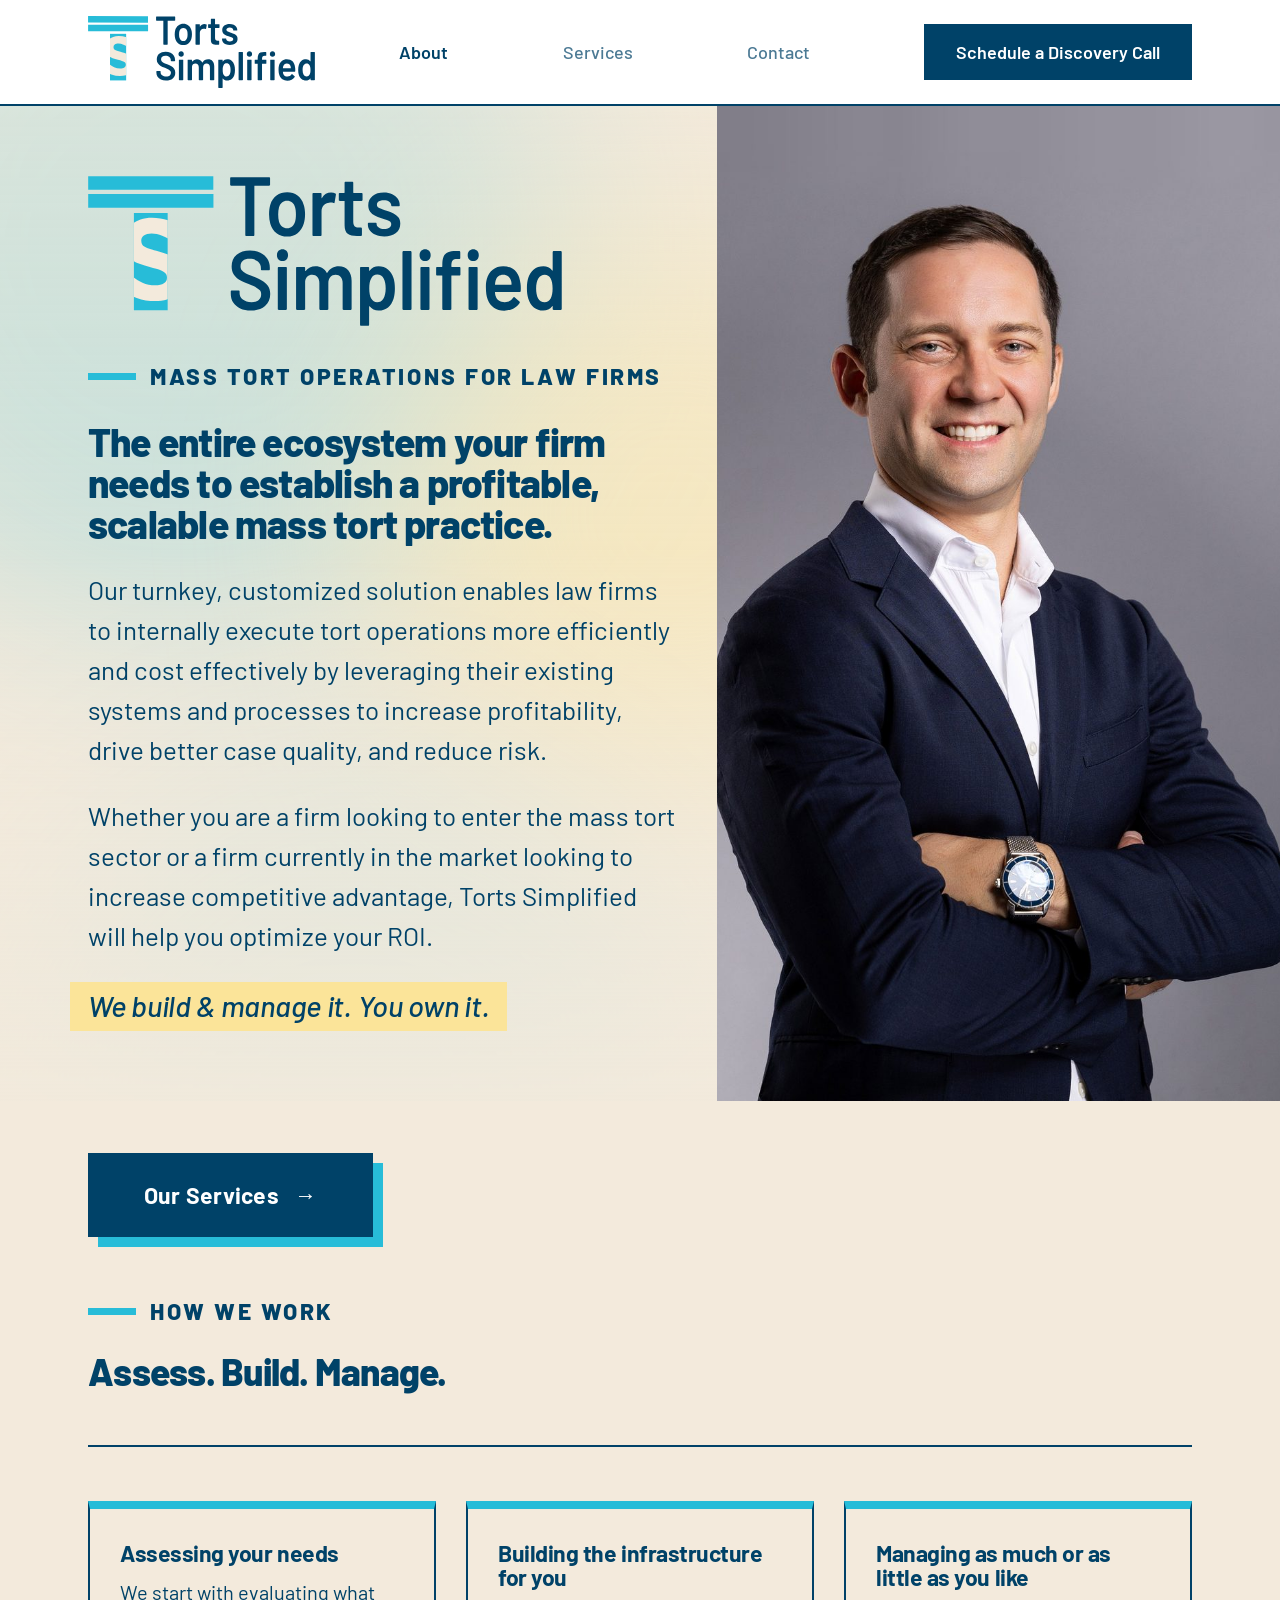
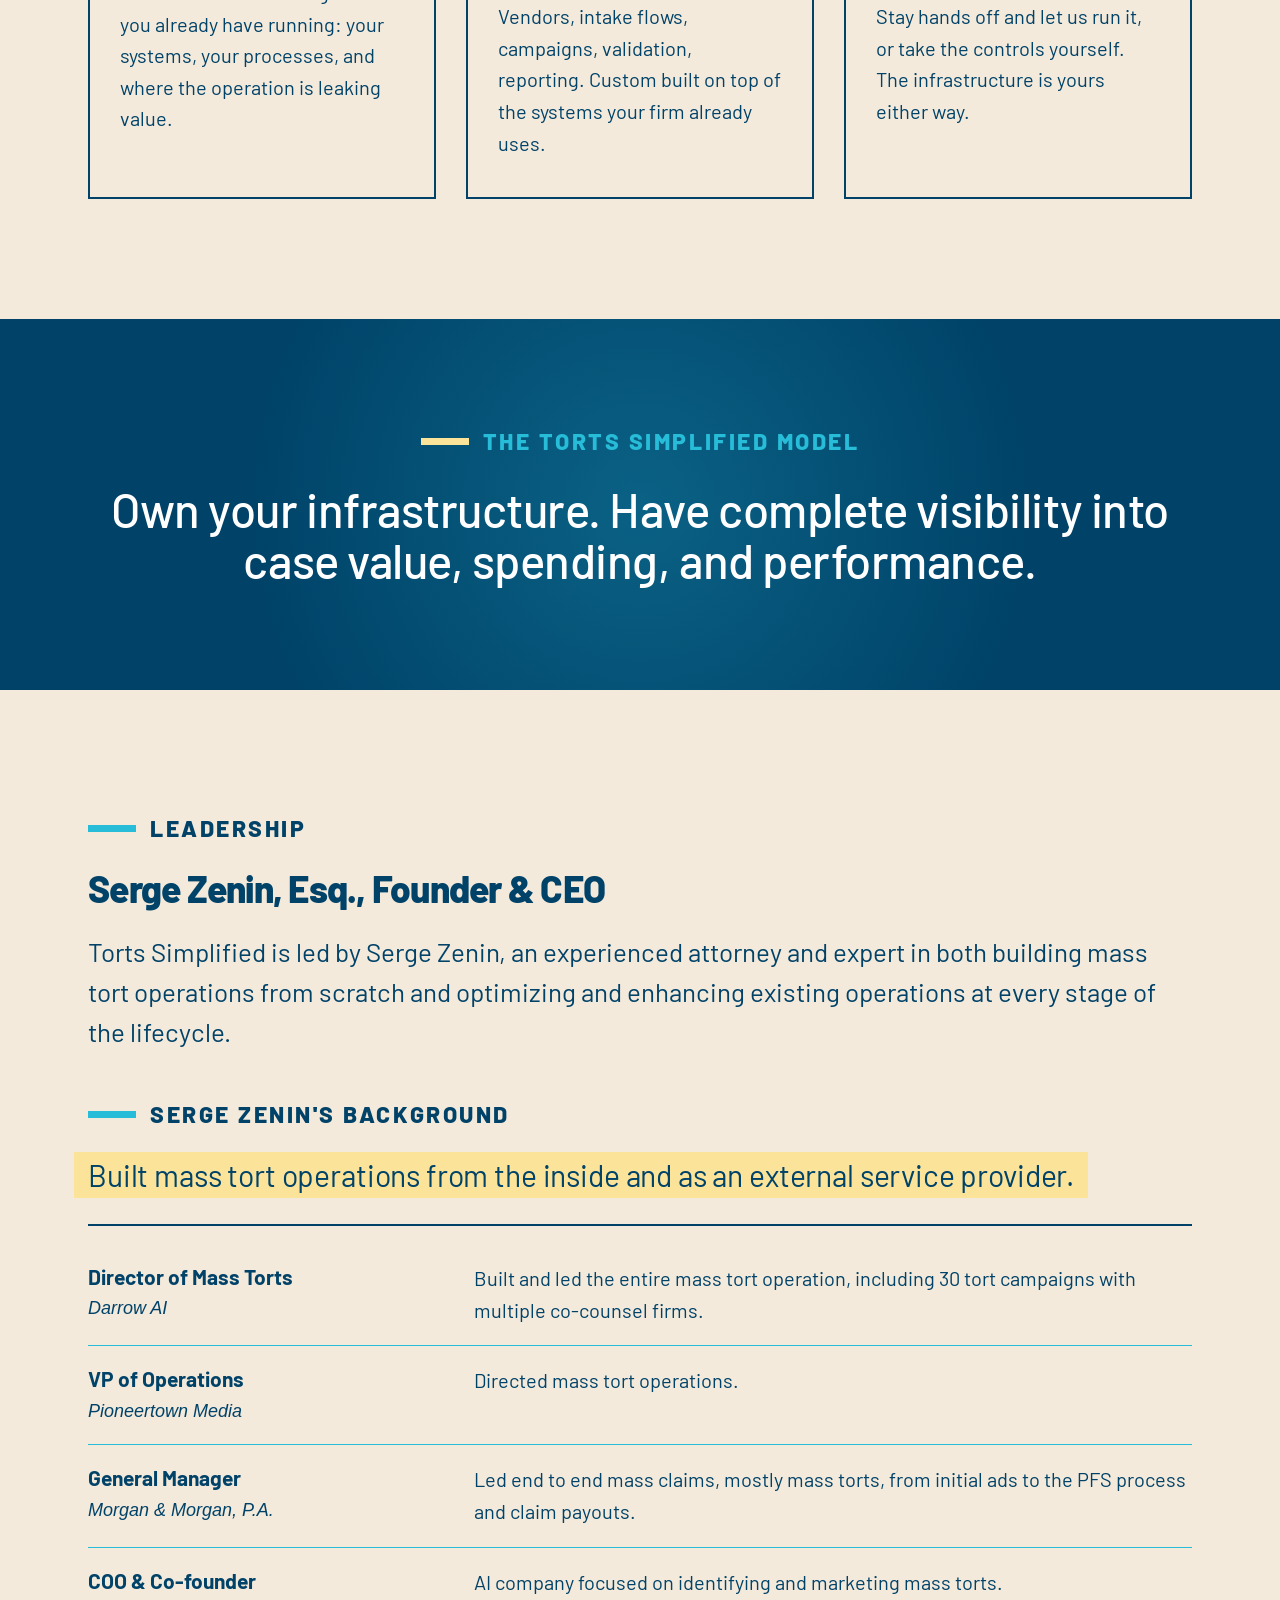
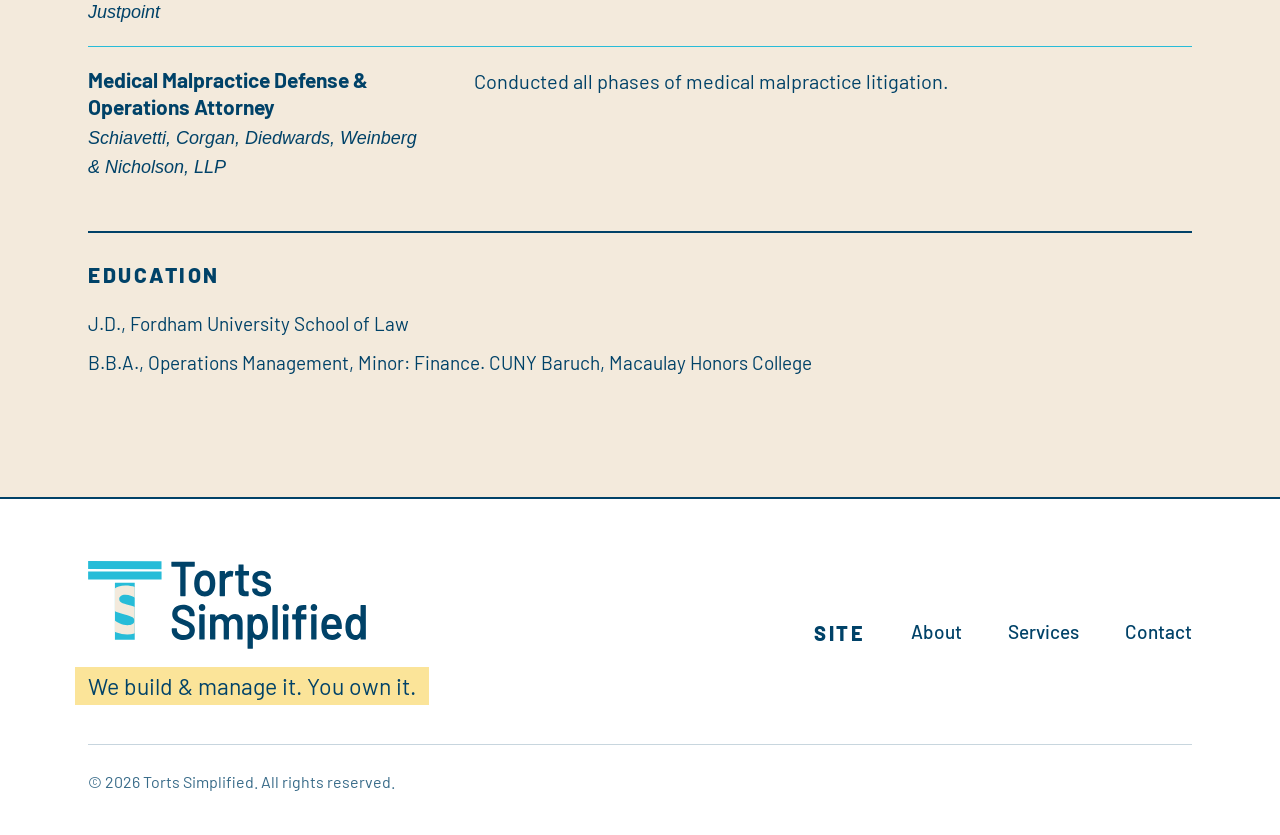
==== commit 9ad0bf60: "11_10_update" ====
--- a/docs/index.html
+++ b/docs/index.html
@@ -126,7 +126,7 @@
     <div>
       <div class="eyebrow">Leadership</div>
       <h2 style="margin-top:22px">Serge Zenin, Esq., Founder &amp; CEO</h2>
-      <p class="lead" style="margin-top:24px">Torts Simplified is led by Serge Zenin, an expert in both building mass tort operations from scratch and optimizing and enhancing existing operations at every stage of the lifecycle.</p>
+      <p class="lead" style="margin-top:24px">Torts Simplified is led by Serge Zenin, an experienced attorney and expert in both building mass tort operations from scratch and optimizing and enhancing existing operations at every stage of the lifecycle.</p>
       <div class="bio" id="background">
         <div class="head-rule">
           <div class="eyebrow">Serge Zenin's background</div>
@@ -145,10 +145,9 @@
             <p>Conducted all phases of medical malpractice litigation.</p></div>
         </div>
         <div class="edu">
-          <div class="t">Education &amp; Bar Admissions</div>
+          <div class="t">Education</div>
           <div>J.D., Fordham University School of Law</div>
           <div>B.B.A., Operations Management, Minor: Finance. CUNY Baruch, Macaulay Honors College</div>
-          <div>Admitted in New York, New Jersey, and the Southern District of New York</div>
         </div>
       </div>
     </div>
--- a/docs/styles.css
+++ b/docs/styles.css
@@ -258,8 +258,7 @@
      Flattening the copy column lets the photo slot in between. */
   .contacthero{display:flex;flex-direction:column;align-items:stretch;gap:14px}
   .contacthero > div:not(.fimg){display:contents}
-  .contacthero > .fimg{order:5;align-self:center;width:min(280px,78%);max-width:none;margin-top:10px}
-  .contacthero .edu{order:6}
+  .contacthero > .fimg{order:-1;align-self:center;width:min(280px,78%);max-width:none;margin:0 0 22px}
 }
 
 /* Contact: centre the one call to action on phones. */
@@ -279,17 +278,17 @@
 @media (max-width:1180px){ .markline.wide{font-size:clamp(17px,2.55vw,28px);line-height:1.55} }
 @media (max-width:760px){ .markline.wide{font-size:22px;line-height:1.6} }
 
-/* ================= logo at double size ================= */
-header nav > a img{height:104px !important}
-footer .brandblock img{height:104px !important}
-@media (max-width:1180px){
+/* ================= logo at double size =================
+   Scoped away from phones: the phone header is a three-row stack with an
+   auto height, and a fixed height here was clipping it. */
+@media (min-width:1181px){
+  header nav > a img{height:104px !important}
+  footer .brandblock img{height:104px !important}
+}
+@media (min-width:761px) and (max-width:1180px){
   header nav{height:112px}
   header nav > a img{height:86px !important}
   footer .brandblock img{height:86px !important}
-}
-@media (max-width:760px){
-  header nav > a img{height:70px !important}
-  footer .brandblock img{height:70px !important}
 }
 
 /* ================= services: four promises, four colours =================
@@ -348,10 +347,12 @@
    thing on the page. With a large mark here, the one in the sticky bar
    steps back so the two don't compete a hundred pixels apart. */
 .herologo{height:150px;display:block;margin:0 0 6px}
-header nav{height:104px}
-header nav > a img{height:72px !important}
-footer .brandblock img{height:88px !important}
-@media (max-width:1180px){
+@media (min-width:1181px){
+  header nav{height:104px}
+  header nav > a img{height:72px !important}
+  footer .brandblock img{height:88px !important}
+}
+@media (min-width:761px) and (max-width:1180px){
   .herologo{height:112px}
   header nav{height:92px}
   header nav > a img{height:62px !important}
@@ -359,6 +360,7 @@
 }
 @media (max-width:760px){
   .herologo{height:96px;margin:0 auto 4px}
+  header nav{height:auto !important}
   header nav > a img{height:58px !important}
   footer .brandblock img{height:64px !important}
 }
@@ -495,7 +497,7 @@
    space-between threw the remaining one 760px away against the right edge,
    which read as a missing column. Sit them next to each other instead. */
 footer .fcols{justify-content:flex-start;gap:150px}
-@media (max-width:1180px){ footer .fcols{gap:60px} }
+@media (max-width:900px){ footer .fcols{gap:44px} }
 
 /* The previous attempt set the photo to 100% height, but a block with an
    image inside still reports that image's height, so the photo kept driving
@@ -544,3 +546,43 @@
 .pagehead{align-items:start}
 .pagehead .lead{padding-top:10px}
 @media (max-width:1180px){ .pagehead .lead{padding-top:0} }
+
+/* The headline and its paragraph now stack rather than sitting side by side,
+   so the supporting line reads as a continuation of the promise rather than
+   a separate column. Measure capped so it does not run the full 1264px. */
+.pagehead{display:block}
+.pagehead .lead{padding-top:0;margin-top:24px;max-width:60ch;padding-bottom:0}
+
+/* ================= footer spans the full width =================
+   One narrow stacked column left most of the bar empty whichever way it was
+   aligned. Laying the links out in a row gives the right-hand block real
+   width, so the brand holds one edge and the links the other. */
+/* Applied from 901px rather than 1181px: between those widths the links were
+   still left-aligned, leaving ~495px of empty bar to their right. Below 901px
+   the brand and the link row together exceed the available width, so there
+   the footer stacks instead. */
+@media (min-width:901px){
+  footer .fcols{justify-content:space-between;align-items:center;gap:40px;flex-wrap:wrap}
+  footer .fcol{flex-direction:row;align-items:center;gap:46px;min-width:0}
+  footer .fcol .t{margin-bottom:0}
+  footer .fcol a{font-size:19px}
+}
+
+/* Phone footer: the 60px gap meant for side-by-side columns left a hole
+   between the tagline and the links once they stack. */
+@media (max-width:760px){
+  footer .fcols{gap:30px}
+  footer{padding:44px 0 32px}
+}
+
+
+
+/* ================= phone tap targets =================
+   The nav and footer links measured 26-30px tall. 44px is the minimum for a
+   fingertip to hit reliably, so the touch area grows without the text moving:
+   the extra height is padding around the same type. */
+@media (max-width:760px){
+  header .links a:not(.btn){min-height:44px;display:inline-flex;align-items:center}
+  footer .fcol a{min-height:44px;display:inline-flex;align-items:center}
+  .contacthero .inlink{padding:3px 0}
+}
